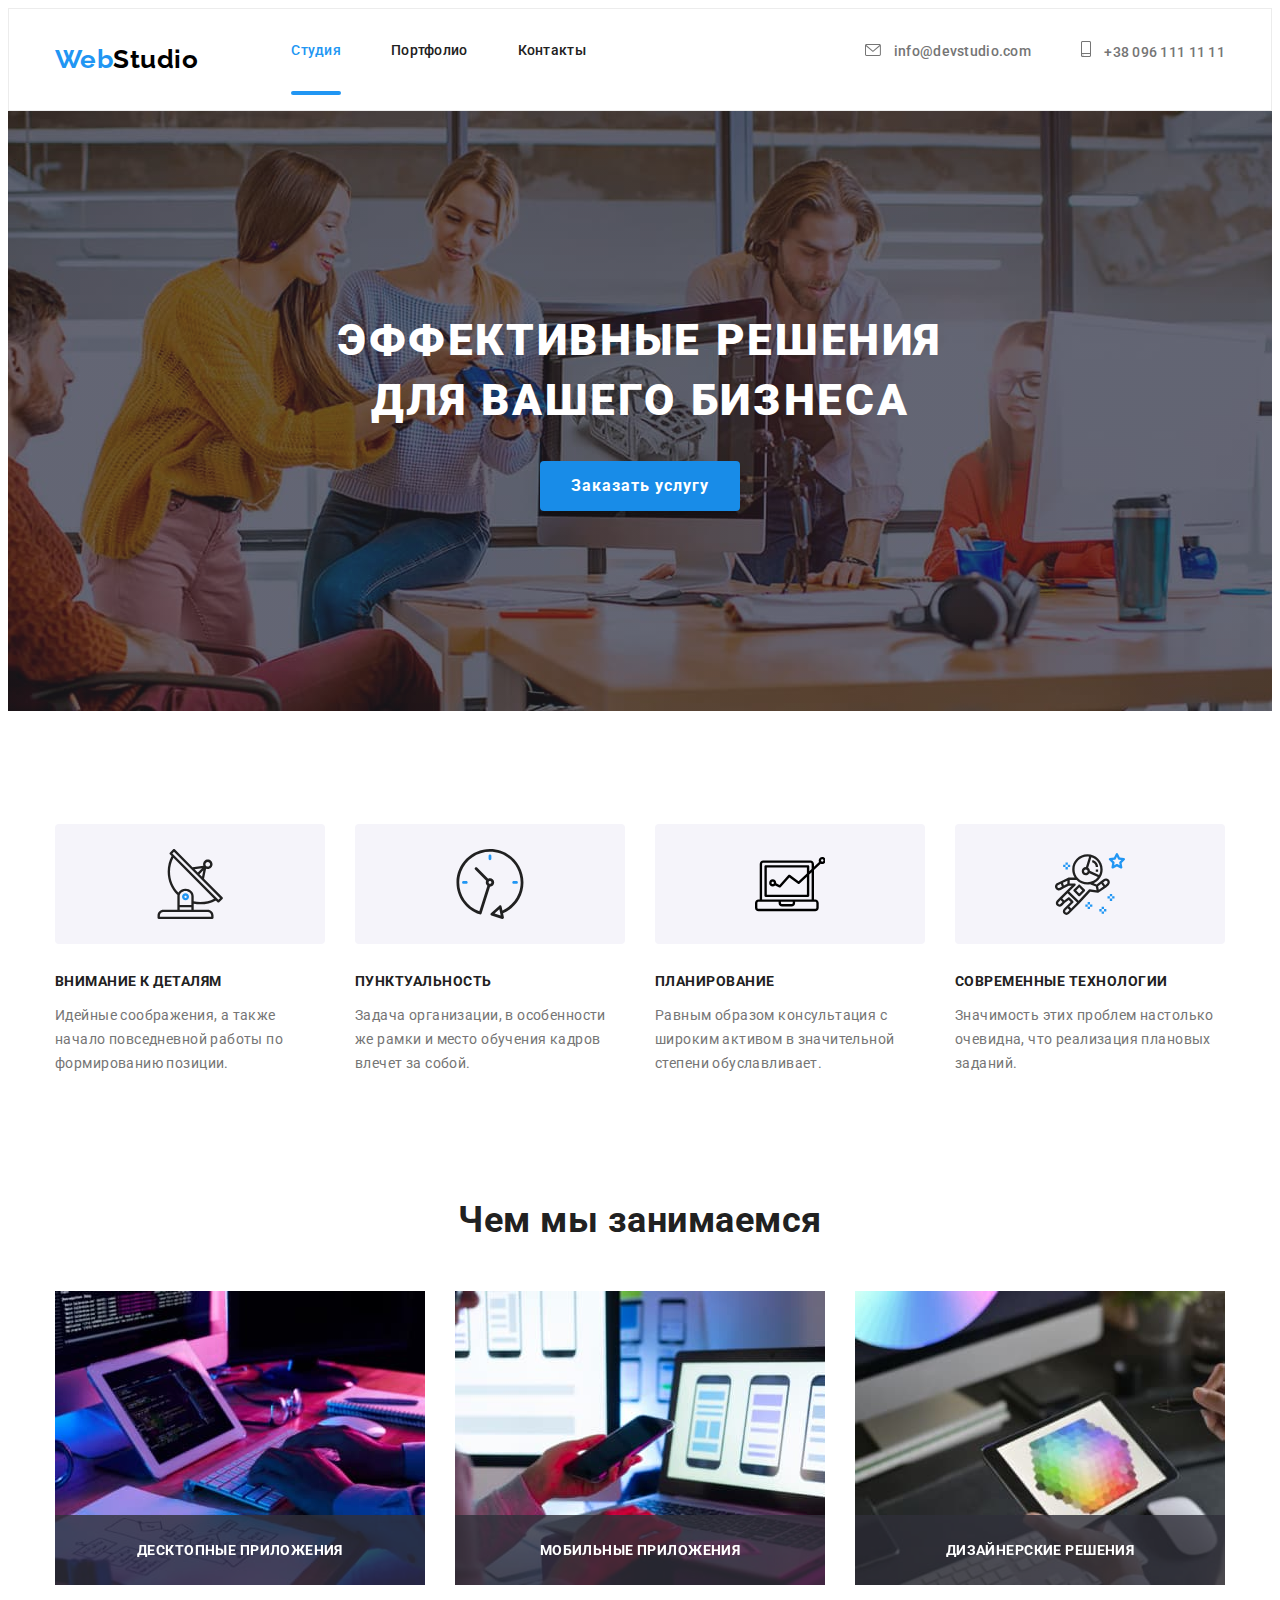
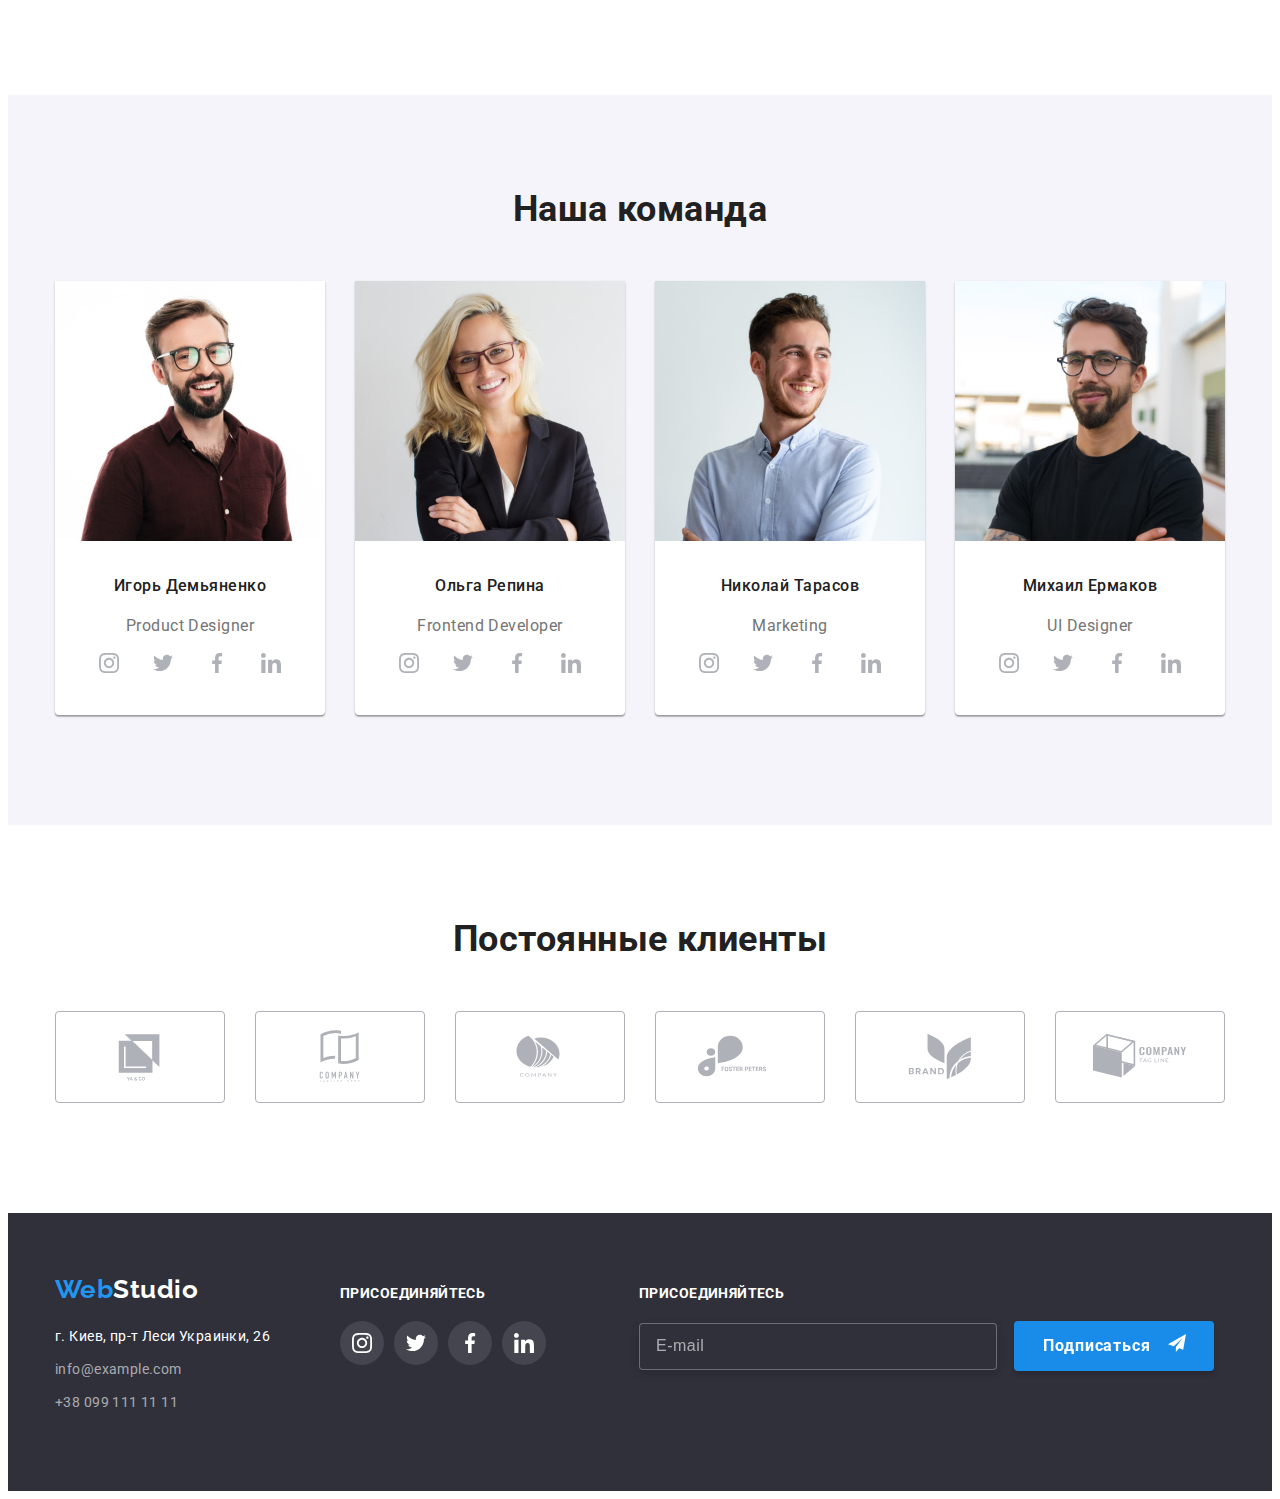
==== index.html @ 405f948f "Пересоздал репозиторий, тот завис" ====
<!DOCTYPE html>
<html lang="ru">

<head>
    <meta charset="UTF-8">
    <meta http-equiv="X-UA-Compatible" content="IE=edge">
    <meta name="viewport" content="width=device-width, initial-scale=1.0">
    <title>Shalamai homework</title>
    <link rel="preconnect" href="https://fonts.googleapis.com">
    <link rel="preconnect" href="https://fonts.gstatic.com" crossorigin>
    <link
        href="https://fonts.googleapis.com/css2?family=Raleway:wght@700&family=Roboto:wght@400;500;700;900&display=swap"
        rel="stylesheet">
    <link rel="stylesheet" href="https://cdnjs.cloudflare.com/ajax/libs/modern-normalize/1.1.0/modern-normalize.min.css"
        integrity="sha512-wpPYUAdjBVSE4KJnH1VR1HeZfpl1ub8YT/NKx4PuQ5NmX2tKuGu6U/JRp5y+Y8XG2tV+wKQpNHVUX03MfMFn9Q=="
        crossorigin="anonymous" referrerpolicy="no-referrer" />
    <!-- <link rel="stylesheet" href="./css/styles.css"> -->
    <link rel="stylesheet" href="./css/main.min.css">
</head>

<body>

    <!-- Шапка сайта -->
    <header class="header">
        <div class="container main-nav">

            <a href="./index.html" class="logo">
                <span class="accent">Web</span><span class="logo-header">Studio</span>
            </a>

            <nav class="navigation">
                <ul class="site-nav list">
                    <li class="nav-item"><a href="./index.html" class="link current">Студия</a></li>
                    <li class="nav-item"><a href="./portfolio.html" class="link">Портфолио</a></li>
                    <li class="nav-item"><a href="" class="link">Контакты</a></li>
                </ul>
            </nav>

            <div class="contact-block">
                <ul class="header-nav list">
                    <li class="nav-item">
                        <a href="mailto:info@devstudio.com" class="link-contact">
                            <svg class="icon-header" width="16" height="12">
                                <use href="./images/icons.svg#icon-email"></use>
                            </svg>
                            info@devstudio.com
                        </a>
                    </li>
                    <li class="nav-item">
                        <a href="tel:+380961111111" class="link-contact">
                            <svg class="icon-header" width="10" height="16">
                                <use href="./images/icons.svg#icon-smartphone"></use>
                            </svg>
                            +38 096 111 11 11
                        </a>
                    </li>
                </ul>
            </div>
        </div>
    </header>


    <!-- Основное -->

    <main>

        <!-- Герой -->



        <section class="hero main-background">
            <div class="container">
                <h1 class="hero-title">Эффективные решения для вашего бизнеса</h1>
                <button type="button" class="main-btn" data-modal-open>Заказать услугу</button>
            </div>
            <div class="backdrop is-hidden" data-modal>
                <div class="modal">
                    <button type="button" data-modal-close  class="modal-close">
                        <svg class="icon-hero" width="30" height="30">
                            <use href="./images/icons.svg#icon-cross1"></use>
                        </svg>
                    </button>
                    <p class="modal-title">Оставьте свои данные, мы вам перезвоним</p>
                    <form class="modal-form">
                        <div class="modal-field">
                            <label class="modal-label" for="user-name">Имя</label>
                            <div class="input-wrapper">
                                <input type="text" class="modal-input" name="user-name" placeholder="" required minlength="2" title=""
                                    id="user-name">
                                <svg class="modal-icon" width="18" height="18">
                                    <use href="./images/icons.svg#icon-person"></use>
                                </svg>
                            </div>
                        </div>
                        <div class="modal-field">
                            <label class="modal-label" for="user-phone">Телефон</label>
                            <div class="input-wrapper">
                                <input type="text" class="modal-input" name="user-phone" placeholder="" required minlength="2" title=""
                                    id="user-phone" value="">
                                <svg class="modal-icon" width="18" height="18">
                                    <use href="./images/icons.svg#icon-phone-black"></use>
                                </svg>
                            </div>
                        </div>
                        <div class="modal-field">
                            <label class="modal-label" for="user-email">Почта</label>
                            <div class="input-wrapper">
                                <input type="text" class="modal-input" name="user-email" placeholder="" required minlength="2" title=""
                                    id="user-email">
                                <svg class="modal-icon" width="18" height="18">
                                    <use href="./images/icons.svg#icon-email-black"></use>
                                </svg>
                            </div>
                        </div>
                        <div class="modal-field">
                            <label class="modal-label" for="user-text">Комментарий

                            </label><textarea name="user-text" id="user-text" placeholder="Введите текст" class="modal-text"></textarea>
                        </div>
                        <div class="modal-field">
                            <input type="checkbox" name="policy" id="policy" class="modal-check"/>
                            <label for="policy" class="modal-check-text">

                                Соглашаюсь с рассылкой и принимаю <a href="#" class="agreement">Условия договора</a>
                            </label>
                        </div>
                        <button type="submit" class="main-btn check-btn" data-modal-open>Отправить</button>
                    </form>
                </div>
            </div>
        </section>

        <span class="check-icon">&nbsp;</span>

        <!-- Особенности и преимущества -->

        <section class="featurs">
            <div class="container">
                <ul class="our-featur list">
                    <li class="feature-list icon-satellite">
                        <div class="featurs-link">
                            <svg class="icon-featere">
                                <use href="./images/icons.svg#icon-satellite"></use>
                            </svg>
                        </div>
                        <h3 class="featur-title">Внимание к деталям</h3>
                        <p class="featur-text">
                            Идейные соображения, а также начало повседневной работы по формированию позиции.
                        </p>
                    </li>
                    <li class="feature-list icon-clock">
                        <div class="featurs-link">
                            <svg class="icon-featere">
                                <use href="./images/icons.svg#icon-clock"></use>
                            </svg>
                        </div>
                        <h3 class="featur-title">Пунктуальность</h3>
                        <p class="featur-text">
                            Задача организации, в особенности же рамки и место обучения кадров влечет за собой.
                        </p>
                    </li>
                    <li class="feature-list icon-computer">
                        <div class="featurs-link">
                            <svg class="icon-featere">
                                <use href="./images/icons.svg#icon-computer"></use>
                            </svg>
                        </div>
                        <h3 class="featur-title">Планирование</h3>
                        <p class="featur-text">
                            Равным образом консультация с широким активом в значительной степени обуславливает.
                        </p>
                    </li>
                    <li class="feature-list icon-astronaut">
                        <div class="featurs-link">
                            <svg class="icon-featere">
                                <use href="./images/icons.svg#icon-astronaut"></use>
                            </svg>
                        </div>
                        <h3 class="featur-title">Современные технологии</h3>
                        <p class="featur-text">
                            Значимость этих проблем настолько очевидна, что реализация плановых заданий.
                        </p>
                    </li>
                </ul>
            </div>
        </section>

        <!-- Чем мы занимаемся -->

        <section class="main-project">
            <div class="container">
                <h2 class="section-title">Чем мы занимаемся</h2>

                <ul class="main-prj-list list">
                    <li class="main-prj-link">
                        <img src="./images/wedo1.jpg" alt="Разработчик пишет код" width="370" />
                        <div class="main-prj-text">
                            <h3 class="main-project-title">Десктопные приложения</h3>
                        </div>
                    </li>
                    <li class="main-prj-link">
                        <img src="./images/wedo2.jpg" alt="Просмотр мобильных макетов на компютере" width="370" />
                        <div class="main-prj-text">
                            <h3 class="main-project-title">Мобильные приложения</h3>
                        </div>
                    </li>
                    <li class="main-prj-link">
                        <img src="./images/wedo3.jpg" alt="Работа с палитрой на планшете" width="370" />
                        <div class="main-prj-text">
                            <h3 class="main-project-title">Дизайнерские решения</h3>
                        </div>
                    </li>
                </ul>
            </div>
        </section>

        <!-- Наша команда -->

        <section class="team">
            <div class="container">
                <h2 class="team-title">Наша команда</h2>

                <ul class="team-list list">
                    <li class="team-member">
                        <img src="./images/product.jpg" alt="Фотография Продакт-дизайнера" width="270">
                        <div class="team-item">
                            <h3 class="name">Игорь Демьяненко</h3>
                            <p class="position">
                                Product Designer
                            </p>
                            <ul class="social-list list">
                                <li class="social-item">
                                    <a href="instagram" class="social-link link">
                                        <svg class="icon-social" width="20" height="20">
                                            <use href="./images/icons.svg#icon-instagram"></use>
                                        </svg>
                                    </a>
                                </li>
                                <li class="social-item">
                                    <a href="twitter" class="social-link">
                                        <svg class="icon-social" width="20" height="20">
                                            <use href="./images/icons.svg#icon-twitter"></use>
                                        </svg>
                                    </a>
                                </li>
                                <li class="social-item">
                                    <a href="facebook" class="social-link">
                                        <svg class="icon-social" width="20" height="20">
                                            <use href="./images/icons.svg#icon-facebook"></use>
                                        </svg>
                                    </a>
                                </li>
                                <li class="social-item">
                                    <a href="linkedin" class="social-link">
                                        <svg class="icon-social" width="20" height="20">
                                            <use href="./images/icons.svg#icon-linkedin"></use>
                                        </svg>
                                    </a>
                                </li>
                            </ul>
                        </div>
                    </li>

                    <li class="team-member">
                        <img src="./images/frontend.jpg" alt="Фоторафия разработчика" width="270">
                        <div class="team-item">
                            <h3 class="name">Ольга Репина</h3>
                            <p class="position">
                                Frontend Developer
                            </p>
                            <ul class="social-list list">
                                <li class="social-item">
                                    <a href="instagram" class="social-link link">
                                        <svg class="icon-social" width="20" height="20">
                                            <use href="./images/icons.svg#icon-instagram"></use>
                                        </svg>
                                    </a>
                                </li>
                                <li class="social-item">
                                    <a href="twitter" class="social-link">
                                        <svg class="icon-social" width="20" height="20">
                                            <use href="./images/icons.svg#icon-twitter"></use>
                                        </svg>
                                    </a>
                                </li>
                                <li class="social-item">
                                    <a href="facebook" class="social-link">
                                        <svg class="icon-social" width="20" height="20">
                                            <use href="./images/icons.svg#icon-facebook"></use>
                                        </svg>
                                    </a>
                                </li>
                                <li class="social-item">
                                    <a href="linkedin" class="social-link">
                                        <svg class="icon-social" width="20" height="20">
                                            <use href="./images/icons.svg#icon-linkedin"></use>
                                        </svg>
                                    </a>
                                </li>
                            </ul>
                        </div>
                    </li>

                    <li class="team-member">
                        <img src="./images/marketing.jpg" alt="Фотография маркетолога" width="270">
                        <div class="team-item">
                            <h3 class="name">Николай Тарасов</h3>
                            <p class="position">
                                Marketing
                            </p>
                            <ul class="social-list list">
                                <li class="social-item">
                                    <a href="instagram" class="social-link">
                                        <svg class="icon-social" width="20" height="20">
                                            <use href="./images/icons.svg#icon-instagram"></use>
                                        </svg>
                                    </a>
                                </li>
                                <li class="social-item">
                                    <a href="twitter" class="social-link">
                                        <svg class="icon-social" width="20" height="20">
                                            <use href="./images/icons.svg#icon-twitter"></use>
                                        </svg>
                                    </a>
                                </li>
                                <li class="social-item">
                                    <a href="facebook" class="social-link">
                                        <svg class="icon-social" width="20" height="20">
                                            <use href="./images/icons.svg#icon-facebook"></use>
                                        </svg>
                                    </a>
                                </li>
                                <li class="social-item">
                                    <a href="linkedin" class="social-link">
                                        <svg class="icon-social" width="20" height="20">
                                            <use href="./images/icons.svg#icon-linkedin"></use>
                                        </svg>
                                    </a>
                                </li>
                            </ul>
                        </div>
                    </li>

                    <li class="team-member">
                        <img src="./images/designer.jpg" alt="Фоторафия дизайнера" width="270">
                        <div class="team-item">
                            <h3 class="name">Михаил Ермаков</h3>
                            <p class="position">
                                UI Designer
                            </p>
                            <ul class="social-list list">
                                <li class="social-item">
                                    <a href="instagram" class="social-link">
                                        <svg class="icon-social" width="20" height="20">
                                            <use href="./images/icons.svg#icon-instagram"></use>
                                        </svg>
                                    </a>
                                </li>
                                <li class="social-item">
                                    <a href="twitter" class="social-link">
                                        <svg class="icon-social" width="20" height="20">
                                            <use href="./images/icons.svg#icon-twitter"></use>
                                        </svg>
                                    </a>
                                </li>
                                <li class="social-item">
                                    <a href="facebook" class="social-link">
                                        <svg class="icon-social" width="20" height="20">
                                            <use href="./images/icons.svg#icon-facebook"></use>
                                        </svg>
                                    </a>
                                </li>
                                <li class="social-item">
                                    <a href="linkedin" class="social-link">
                                        <svg class="icon-social" width="20" height="20">
                                            <use href="./images/icons.svg#icon-linkedin"></use>
                                        </svg>
                                    </a>
                                </li>
                            </ul>
                        </div>
                    </li>
                </ul>
            </div>
        </section>

        <!-- Постоянные клиенты -->

        <section class="client">
            <div class="container">
                <h2 class="section-title">Постоянные клиенты</h2>

                <ul class="client-list list">
                    <li class="client-item">
                        <a href="" class="client-link">
                            <svg class="icon-client" width="106" height="60">
                                <use href="./images/icons.svg#icon-logo1"></use>
                            </svg>
                        </a>
                    </li>
                    <li class="client-item">
                        <a href="" class="client-link">
                            <svg class="icon-client" width="106" height="60">
                                <use href="./images/icons.svg#icon-logo2"></use>
                            </svg>
                        </a>
                    </li>
                    <li class="client-item">
                        <a href="" class="client-link">
                            <svg class="icon-client" width="106" height="60">
                                <use href="./images/icons.svg#icon-logo3"></use>
                            </svg>
                        </a>
                    </li>
                    <li class="client-item">
                        <a href="" class="client-link">
                            <svg class="icon-client" width="106" height="60">
                                <use href="./images/icons.svg#icon-logo4"></use>
                            </svg>
                        </a>
                    </li>
                    <li class="client-item">
                        <a href="" class="client-link">
                            <svg class="icon-client" width="106" height="60">
                                <use href="./images/icons.svg#icon-logo5"></use>
                            </svg>
                        </a>
                    </li>
                    <li class="client-item">
                        <a href="" class="client-link">
                            <svg class="icon-client" width="106" height="60">
                                <use href="./images/icons.svg#icon-logo6"></use>
                            </svg>
                        </a>
                    </li>
                </ul>
            </div>
        </section>


    </main>

    <!-- Footer -->

    <footer class="footer">

        <div class="container footer-box">
            <div>
                <a href="./index.html" class="logo">
                    <span class="accent">Web</span><span class="logo-footer">Studio</span>
                </a>

                <address>
                    <ul class="footer-nav list">
                        <li class="address-link">
                            <a href="г.Киев,пр-тЛесиУкраинки,26" class="link-office">г. Киев, пр-т Леси Украинки, 26</a>
                        </li>
                        <li class="address-link">
                            <a href="info@example.com" class="link-contact">info@example.com</a>
                        </li>
                        <li class="address-link">
                            <a href="+380991111111" class="link-contact">+38 099 111 11 11</a>
                        </li>
                    </ul>
                </address>
            </div>

            <div class="footer-link">
                <h4 class="footer-text">Присоединяйтесь</h4>
                <ul class="footer-social-list list">
                    <li class="footer-social-item">
                        <a href="instagram" class="footer-social-link">
                            <svg class="icon-social" width="20" height="20">
                                <use href="./images/icons.svg#icon-instagram"></use>
                            </svg>
                        </a>
                    </li>
                    <li class="footer-social-item">
                        <a href="twitter" class="footer-social-link">
                            <svg class="footer-icon-social" width="20" height="20">
                                <use href="./images/icons.svg#icon-twitter"></use>
                            </svg>
                        </a>
                    </li>
                    <li class="footer-social-item">
                        <a href="facebook" class="footer-social-link">
                            <svg class="footer-icon-social" width="20" height="20">
                                <use href="./images/icons.svg#icon-facebook"></use>
                            </svg>
                        </a>
                    </li>
                    <li class="footer-social-item">
                        <a href="linkedin" class="footer-social-link">
                            <svg class="footer-icon-social" width="20" height="20">
                                <use href="./images/icons.svg#icon-linkedin"></use>
                            </svg>
                        </a>
                    </li>
                </ul>
            </div>
            <div class="subscribe">
                <h4 class="footer-text">Присоединяйтесь</h4>
                <form class="footer-form">
                    <div class="footer-field">
                        <div class="footer-field">
                            <label class="footer-label" for="user-check-email"></label>
                            <div class="footer-input-wrapper">
                                <input type="text" class="footer-input" name="user-check-email" placeholder="E-mail"
                                    required minlength="5" title="" id="user-check-email">


                                <input type="submit" value="Подписаться" class="footer-btn" name="icon-footer">
                                <svg class="footer-icon" width="18" height="18">
                                    <use href="./images/icons.svg#icon-plane"></use>
                                </svg>
                            </div>
                        </div>
                    </div>
                </form>
            </div>
        </div>
    </footer>


    <script src="./js/modal.js"></script>

</body>

</html>
---- css/styles.css ----
/* ---------------------------HEADER-------------------------------*/



/* --------------------------FOOTER-------------------------------*/



/* -----------------------------HERO------------------------------------*/



/*----------------------FEATURES-----------------------------*/



/*---------------------WORKS---------------------------*/



/*-------------------CLIENTS---------------------------*/




/*----------------------PORTFOLIO----------------------------*/



/*-------------------------PROJECTS--------------------------------*/
---- css/main.min.css ----
body{background-color:#817fff}.site-nav{display:flex;padding-left:93px}.contact-block{display:flex;margin-left:auto}.nav-item{position:relative}.current::after{content:'';position:absolute;left:0;bottom:-26px;display:block;width:100%;height:4px;border-radius:2px;background:var(--accent-color)}.current-link::after:hover,.current-link::after:hover{background:#2196F3}.site-nav .nav-item:not(:last-child){margin-right:50px}.site-nav .link{display:flex;padding-top:10px;padding-bottom:10px;color:var(--title-text-color);font-weight:500;font-size:14px;line-height:1.14;letter-spacing:0.02em;text-decoration:none;transition:color 250ms cubic-bezier(0.4, 0, 0.2, 1)}.site-nav .link:hover,.site-nav .link:focus{color:var(--accent-color)}.site-nav .link.current{color:var(--accent-color)}.main-nav{display:flex;align-items:center}.header{padding-top:24px;padding-bottom:25px;border:1px solid #ECECEC}.header-nav{display:flex;margin-left:auto}.header-nav .nav-item:not(:last-child){margin-right:50px}.header-nav .link-contact{color:var(--primary-text-color);fill:var(--primary-text-color);font-weight:500;font-size:14px;line-height:1.14;letter-spacing:0.02em;text-decoration:none;transition:fill 250ms cubic-bezier(0.4, 0, 0.2, 1),color 250ms cubic-bezier(0.4, 0, 0.2, 1)}.icon-header{margin-right:10px}.header-nav .link-contact:hover,.header-nav .link-contact:focus,.footer-nav .link-contact:hover,.footer-nav .link-contact:focus,.footer-nav .link-office:hover,.footer-nav .link-office:focus{color:var(--accent-color);fill:var(--accent-color)}.footer-nav{padding-top:20px;padding-left:0}.footer-nav .address-link:not(:last-child){margin-bottom:9px}.footer-nav .link-contact{color:rgba(255,255,255,0.6);text-decoration:none;font-size:14px;line-height:1.71;letter-spacing:0.03em;font-style:normal}.link-office{color:var(--logo-color-footer);text-decoration:none;font-size:14px;line-height:1.71;letter-spacing:0.03em;font-style:normal}.footer-box{display:flex;align-items:center;align-items:baseline}.footer-link{margin-left:70px}.footer-text{font-size:14px;line-height:1.143;letter-spacing:0.03em;text-transform:uppercase;margin-top:12px;margin-bottom:20px;color:var(--hero-text-color)}.footer-social-list{display:flex;justify-content:center;padding-left:0;margin-top:16px}.footer-social-list .footer-social-link{display:flex;height:44px;width:44px;border-radius:50%;align-items:center;justify-content:center;fill:var(--primary-bg-color);background:rgba(255,255,255,0.1);transition:background-color 250ms cubic-bezier(0.4, 0, 0.2, 1)}.footer-social-list .footer-social-link:hover,.footer-social-list .footer-social-link:focus{background-color:var(--accent-color)}.footer-social-item:not(:last-child){margin-right:10px}.subscribe{margin-left:93px}.footer-text{font-size:14px;line-height:1.143;letter-spacing:0.03em;text-transform:uppercase;margin-top:12px;margin-bottom:20px;color:var(--hero-text-color)}.footer-input-wrapper{position:relative}.footer-icon{position:absolute;top:13px;right:28px}.footer-input{width:358px;padding:15px 16px;color:var(--logo-color-footer);border:1px solid rgba(255,255,255,0.3);box-sizing:border-box;filter:drop-shadow(0px 4px 4px rgba(0,0,0,0.15));border-radius:4px;background:var(--fill-color)}.footer-input::placeholder{font-size:16px;line-height:1.25;align-items:center;letter-spacing:0.03em;color:rgba(255,255,255,0.6)}.footer-btn{color:var(--button-text-color);background-color:#188CE8;cursor:pointer;font-family:inherit;margin-left:12px;padding-left:29px;padding-right:62px;font-weight:bold;font-size:16px;line-height:1.87;letter-spacing:0.06em;width:200px;height:50px;box-shadow:0px 4px 4px rgba(0,0,0,0.15);border-radius:4px;border:none;transition:color 250ms cubic-bezier(0.4, 0, 0.2, 1)}.client{padding-top:94px;padding-bottom:94px}.client-list{display:flex;justify-content:center;padding-left:0;margin-top:16px}.client-list{display:flex}.client-link{display:flex;height:92px;width:170px;border:1px solid #AFB1B8;box-sizing:border-box;border-radius:4px;align-items:center;justify-content:center;fill:#AFB1B8;transition:fill 250ms cubic-bezier(0.4, 0, 0.2, 1)}.client-list .client-link:hover,.client-list .client-link:focus{fill:var(--accent-color)}.client-item:not(:last-child){margin-right:30px}.featurs{padding-top:94px}.main-project{padding-top:94px;padding-bottom:94px}.our-featur{display:flex;padding-left:0}.feature-list{width:270px}.featurs-link{display:flex;align-items:center;justify-content:center;margin-bottom:30px;background:#F5F4FA;border-radius:4px;height:120px;width:270px}.icon-featere{height:70px;width:70px}.feature-list:not(:last-child){margin-right:30px}.featur-title{margin-top:0;margin-bottom:10px;color:var(--title-text-color);font-weight:bold;font-size:14px;line-height:1.14;text-transform:uppercase}.featur-text{font-size:14px;line-height:1.71;letter-spacing:0.03em;color:var(--primary-text-color)}.hero{background-color:var(--fill-color);align-items:center;justify-items:center;padding-top:200px;padding-bottom:200px}.main-background{height:600px;max-width:1600px;margin-right:auto;margin-left:auto;background-repeat:no-repeat;background-position:center;background-size:cover;background-image:linear-gradient(rgba(47,48,58,0.4), rgba(47,48,58,0.4)),url(../images/hero.jpg)}.backdrop{position:fixed;top:0;left:0;width:100%;height:100%;background-color:rgba(0,0,0,0.2);opacity:1;transition:opacity 250ms cubic-bezier(0.4, 0, 0.2, 1)}.backdrop.is-hidden{opacity:0;pointer-events:none}.modal{position:absolute;top:50%;left:50%;transform:translate(-50%, -50%);height:581px;width:528px;padding:40px;box-shadow:0px 1px 3px rgba(0,0,0,0.12),0px 1px 1px rgba(0,0,0,0.14),0px 2px 1px rgba(0,0,0,0.2);border-radius:4px;background-color:var(--primary-bg-color)}.modal-close{position:absolute;display:flex;justify-content:center;align-items:center;top:10px;right:10px;border:1px solid #999999;border-radius:50%;background-color:transparent;width:30px;height:30px;cursor:pointer;-webkit-transition:1s ease-in-out;-moz-transition:1s ease-in-out;-ms-transition:1s ease-in-out;-o-transition:1s ease-in-out;transition:1s ease-in-out}.icon-hero{fill:var(--logo-color-header);-webkit-transition:250ms ease-in-out;-moz-transition:250ms ease-in-out;-ms-transition:250ms ease-in-out;-o-transition:250ms ease-in-out;transition:250ms ease-in-out}.modal-close:hover .icon-hero{fill:var(--accent-color);-webkit-transition:250ms ease-in-out;-moz-transition:250ms ease-in-out;-ms-transition:250ms ease-in-out;-o-transition:250ms ease-in-out;transition:250ms ease-in-out}.hero-title{text-align:center;margin-top:0;margin-bottom:30px;margin-left:auto;margin-right:auto;max-width:696px;color:var(--hero-text-color);font-weight:900;font-size:44px;line-height:1.36;letter-spacing:0.06em;text-transform:uppercase}.main-btn{display:flex;justify-content:center;align-items:center;color:var(--button-text-color);background-color:#188CE8;cursor:pointer;font-family:inherit;margin:0 auto;font-weight:bold;font-size:16px;line-height:1.87;letter-spacing:0.06em;width:200px;height:50px;box-shadow:0px 4px 4px rgba(0,0,0,0.15);border-radius:4px;border:none;transition:color 250ms cubic-bezier(0.4, 0, 0.2, 1)}.hero .main-btn:hover,.hero .main-btn:focus{color:var(--primary-bg-color)}.hero-close{padding:0;border:none;background:none;cursor:pointer;position:absolute;top:8px;right:8px;transition:fill 3250ms cubic-bezier(0.4, 0, 0.2, 1)}.hero-close:hover,.hero-close:focus{fill:var(--accent-color)}.modal-title{font-weight:bold;font-size:20px;line-height:1.15;text-align:center;letter-spacing:0.03em;margin:0 0 12px 0;color:var(--title-text-color)}.modal-field{margin-bottom:10px}.modal-check-field{display:flex;align-items:center;align-items:center;font-size:14px;line-height:1.71;letter-spacing:0.03em;cursor:pointer}.modal-label{display:block;margin-bottom:4px;font-size:12px;line-height:1.17;letter-spacing:0.01em;color:var(--primary-text-color)}.input-wrapper{position:relative}.modal-icon{position:absolute;left:12px;top:50%;transform:translateY(-50%);fill:var(--title-text-color);cursor:pointer}.modal-input:focus{border-color:var(--accent-color)}.modal-input:focus+.modal-icon{fill:var(--accent-color)}.modal-input{width:100%;height:40px;padding-left:42px;padding-right:10px;border:1px solid rgba(33,33,33,0.2);box-sizing:border-box;border-radius:4px;background-color:transparent;cursor:pointer}.modal-text{width:100%;height:120px;padding:12px 16px;resize:none;outline:none;border:1px solid rgba(33,33,33,0.2);border-radius:4px}.modal-input::placeholder{font-size:12px;line-height:1.17;letter-spacing:0.01em;color:rgba(117,117,117,0.5)}.modal-check-text{cursor:pointer;font-size:14px;line-height:1.71px;letter-spacing:0.03em;color:var(--primary-text-color)}.agreement{color:var(--accent-color)}.modal-check{position:relative;display:block;width:0;height:0}.modal-check::before{content:'';position:absolute;width:20px;height:20px;display:block;cursor:pointer;border:1px solid #888888;border-radius:3px}.modal-check:checked::before{background:#2196F3 url(../images/checked.svg) center no-repeat}.modal-check-text{position:relative;display:block;line-height:20px;padding-left:40px;font-size:14px;color:#999999}.modal-check-text span{width:15px;height:15px;border:2px solid #303030;border-radius:2px;margin-right:5px;display:flex;align-items:center;justify-content:center}.modal-check:checked+.modal-check-text span{background-color:var(--accent-color);border:none}.modal-check:checked+.modal-check-text svg{fill:#ffffff}.check-agreement{color:var(--primary-text-color);margin-left:6px;font-size:74px;line-height:1.71;letter-spacing:0.03em}.agreement-text{color:var(--primary-text-color);margin-left:px;font-size:14px;line-height:1.71;margin:100px;letter-spacing:0.03em}.modal-check-field:focus+.checkbox-icon:checked{color:var(--accent-color)}.agreement-color{color:var(--accent-color);text-decoration-color:none}.check-btn{margin-top:16px}.potfolio{padding-top:94px;padding-bottom:94px}.filter-title{position:absolute;white-space:nowrap;width:1px;height:1px;overflow:hidden;border:0;padding:0;clip:rect(0 0 0 0);clip-path:inset(50%);margin:-1px}.filter{display:flex;padding-left:0;justify-content:center;margin-bottom:50px;transition:fill 250ms cubic-bezier(0.4, 0, 0.2, 1),background-color 250ms cubic-bezier(0.4, 0, 0.2, 1)}.filter-item:not(:last-child){margin-right:8px}.port-btn{color:var(--title-text-color);background-color:var(--potfolio-bg-color);cursor:pointer;font-family:inherit;font-weight:500;font-size:16px;line-height:1.62;min-width:73px;height:38px;padding:6px 22px;border-radius:4px;transition:box-shadow 250ms cubic-bezier(0.4, 0, 0.2, 1),background-color 250ms cubic-bezier(0.4, 0, 0.2, 1)}.port-btn:hover{box-shadow:0px 3px 1px rgba(0,0,0,0.1),0px 1px 2px rgba(0,0,0,0.08),0px 2px 2px rgba(0,0,0,0.12);border-radius:4px}.filter .port-btn:hover,.filter .port-btn:focus{color:var(--button-text-color);background-color:var(--accent-color)}.project{display:flex;flex-wrap:wrap;padding-left:0}.project-item{width:370px;margin-right:30px;margin-bottom:30px;transition:box-shadow 250ms cubic-bezier(0.4, 0, 0.2, 1),background-color 250ms cubic-bezier(0.4, 0, 0.2, 1)}.product-thumb{position:relative;overflow:hidden}.overlay{font-size:18px;line-height:1.56;letter-spacing:0.03em;color:var(--hero-text-color);padding:63px 24px;position:absolute;width:100%;top:0;left:0;margin:0;transform:translateY(100%);transition:250ms cubic-bezier(0.4, 0, 0.2, 1);background:rgba(33,150,243,0.9);opacity:0}.project-item:hover .overlay{transform:translateY(0);background:rgba(33,150,243,0.9);opacity:1}.project-item:hover{background:#FFFFFF;border:-1px solid #EEEEEE;box-sizing:border-box;box-shadow:0px 1px 1px rgba(0,0,0,0.12),0px 4px 4px rgba(0,0,0,0.06),1px 4px 6px rgba(0,0,0,0.16)}.project-item:nth-child(3n){margin-right:0}.project-item:nth-last-child(-n+3){margin-bottom:0}img{display:block}.project-description{padding:20px 24px;margin:0;border:1px solid #EEEEEE;background:var(--primary-bg-color)}.project-title{color:var(--title-text-color);font-weight:bold;font-size:18px;line-height:2;letter-spacing:0.06em;margin-top:0;margin-bottom:4px}.project-name{color:var(--primary-text-color);font-size:16px;line-height:1.87;margin-top:0;margin-bottom:0}.team{background-color:var(--potfolio-bg-color);padding-top:94px;padding-bottom:94px}.team-member{background-color:var(--primary-bg-color);box-shadow:0px 1px 3px rgba(0,0,0,0.12),0px 1px 1px rgba(0,0,0,0.14),0px 2px 1px rgba(0,0,0,0.2);border-radius:0px 0px 4px 4px}.team-title{margin-top:0;margin-bottom:50px}.team-list{display:flex;justify-content:center;padding-left:0;padding-right:0;margin-left:0;margin-right:0}.team-item{text-align:center;padding-top:30px;padding-bottom:30px}.team-list .team-member:not(:last-child){margin-right:30px}.name{margin-top:0;margin-bottom:10px;color:var(--title-text-color);font-weight:500;font-size:16px;line-height:1.87}.position{padding-bottom:0;margin-top:0;margin-bottom:0;color:var(--primary-text-color);font-size:16px;line-height:1.87}.social-list{display:flex;justify-content:center;padding-left:0;margin-top:16px}.social-list .social-link{display:flex;height:44px;width:44px;border-radius:50%;align-items:center;justify-content:center;fill:#AFB1B8;transition:fill 250ms cubic-bezier(0.4, 0, 0.2, 1),background-color 250ms cubic-bezier(0.4, 0, 0.2, 1)}.social-item:not(:last-child){margin-right:10px}.social-list .social-link:hover,.social-list .social-link:focus{background-color:var(--accent-color);fill:var(--primary-bg-color);opacity:1}.section-title{margin-top:0;margin-bottom:50px;text-align:center}.section-title,.team-title{color:var(--title-text-color);font-weight:bold;font-size:36px;line-height:1.16;text-align:center}.main-prj-list{display:flex;justify-content:center;padding-left:0;padding-right:0;margin-right:0}.main-prj-link{position:relative;align-items:center}.main-project-title{font-weight:bold;font-size:14px;line-height:1.142;text-align:center;margin-top:27px;margin-bottom:27px;letter-spacing:0.03em;text-transform:uppercase;color:var(--logo-color-footer)}.main-prj-text{position:absolute;width:100%;height:70px;left:0;bottom:0;background:rgba(47,48,58,0.8)}.main-prj-list .main-prj-link:not(:last-child){margin-right:30px}.visually-hidden{position:absolute;white-space:nowrap;width:1px;height:1px;overflow:hidden;border:0;padding:0;clip:rect(0 0 0 0);clip-path:inset(50%);margin:-1px}:root{--primary-text-color: #757575;--title-text-color: #212121;--accent-color: #2196F3;--primary-bg-color: #FFFFFF;--fill-color: #2F303A;--logo-color-header: #000000;--logo-color-footer: #FFFFFF;--hero-text-color: #FFFFFF;--button-text-color: #FFFFFF;--potfolio-bg-color: #F5F4FA}a,a:visited{-webkit-transition:1s ease-in-out;-moz-transition:1s ease-in-out;-ms-transition:1s ease-in-out;-o-transition:1s ease-in-out;transition:1s ease-in-out}a:hover,a:active{-webkit-transition:1s ease-in-out;-moz-transition:1s ease-in-out;-ms-transition:1s ease-in-out;-o-transition:1s ease-in-out;transition:1s ease-in-out}body{background-color:var(--primary-bg-color);color:var(--primary-text-color);font-family:Roboto, sans-serif;letter-spacing:0.03em}.container{width:1200px;padding-left:15px;padding-right:15px;margin-left:auto;margin-right:auto}.logo{font-family:Raleway, sans-serif;font-weight:bold;font-size:26px;line-height:1.19;text-decoration:none}.list{list-style:none;margin-top:0}.accent{color:var(--accent-color)}.logo-header{color:var(--logo-color-header)}.footer{background-color:var(--fill-color);padding-top:60px;padding-bottom:60px}.logo-footer{color:var(--logo-color-footer)}html{box-sizing:border-box}*,*::before,::after{box-sizing:inherit}
/*# sourceMappingURL=main.min.css.map */
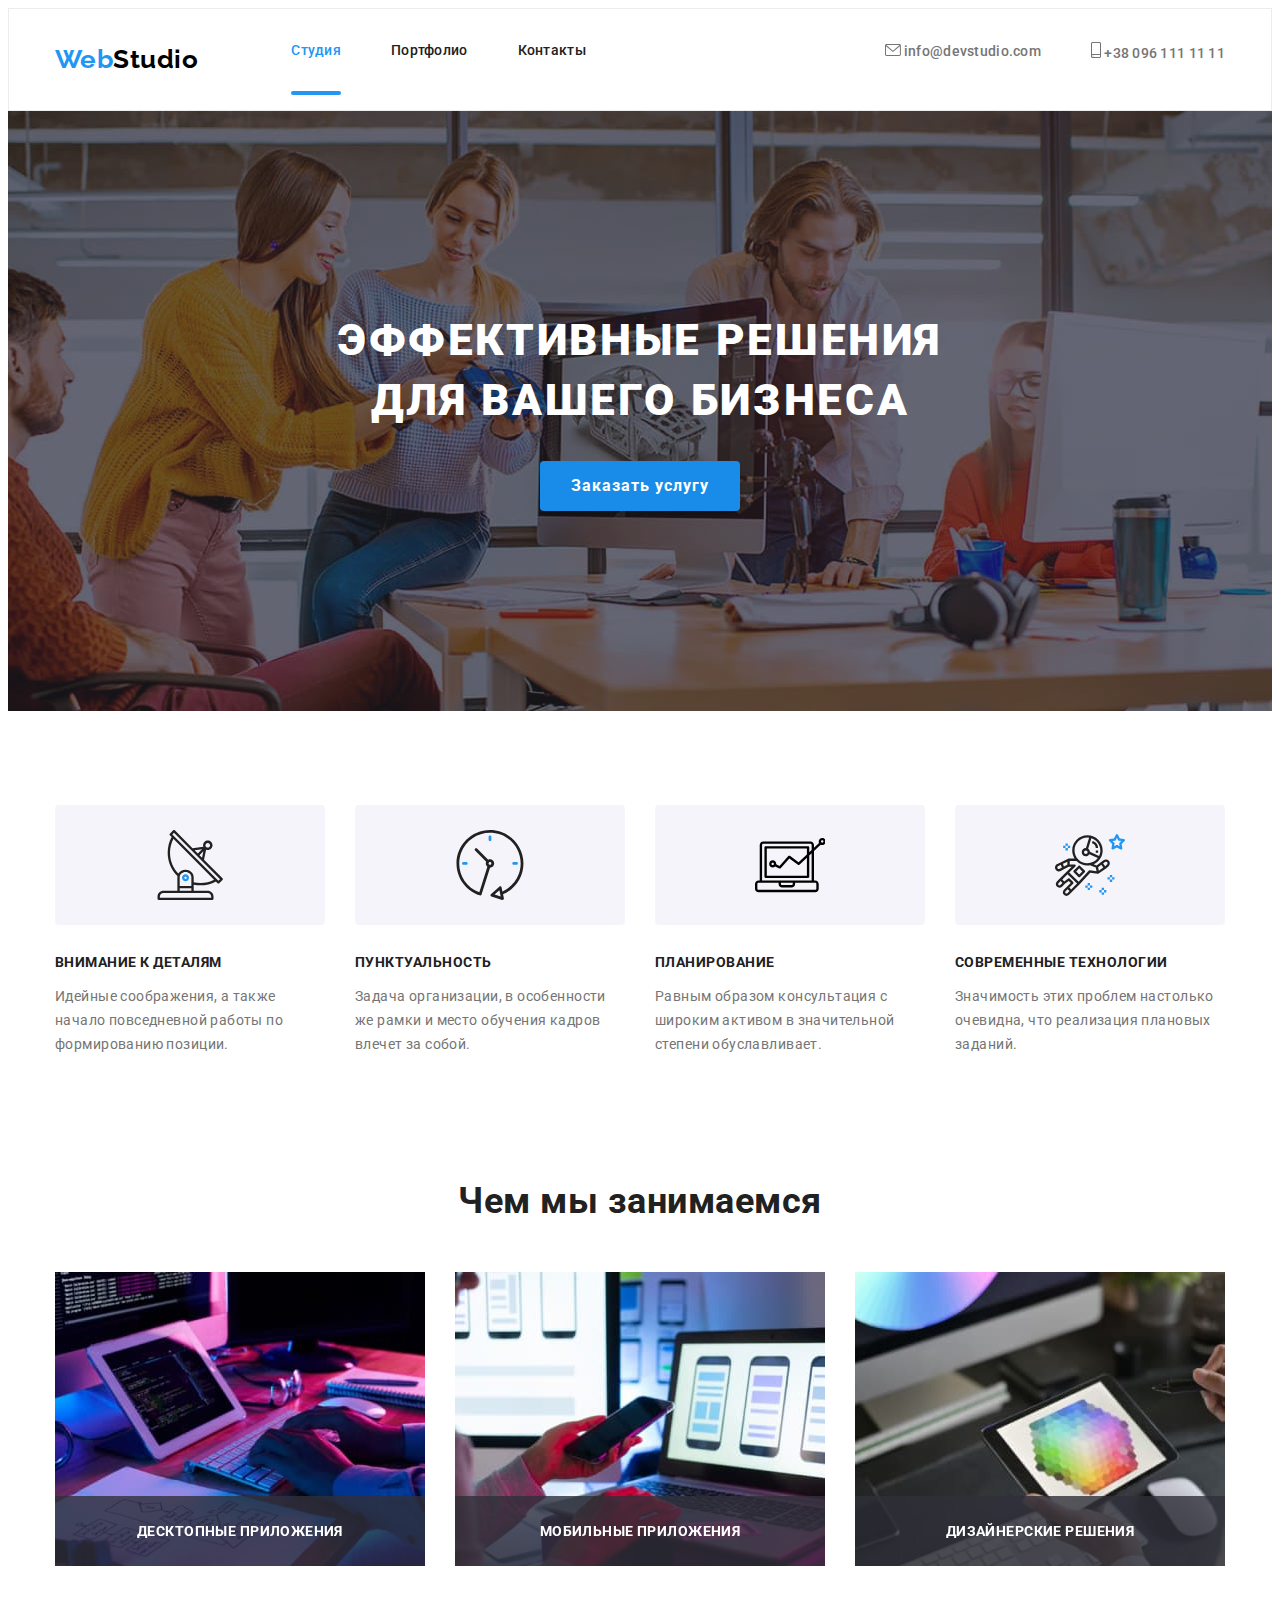
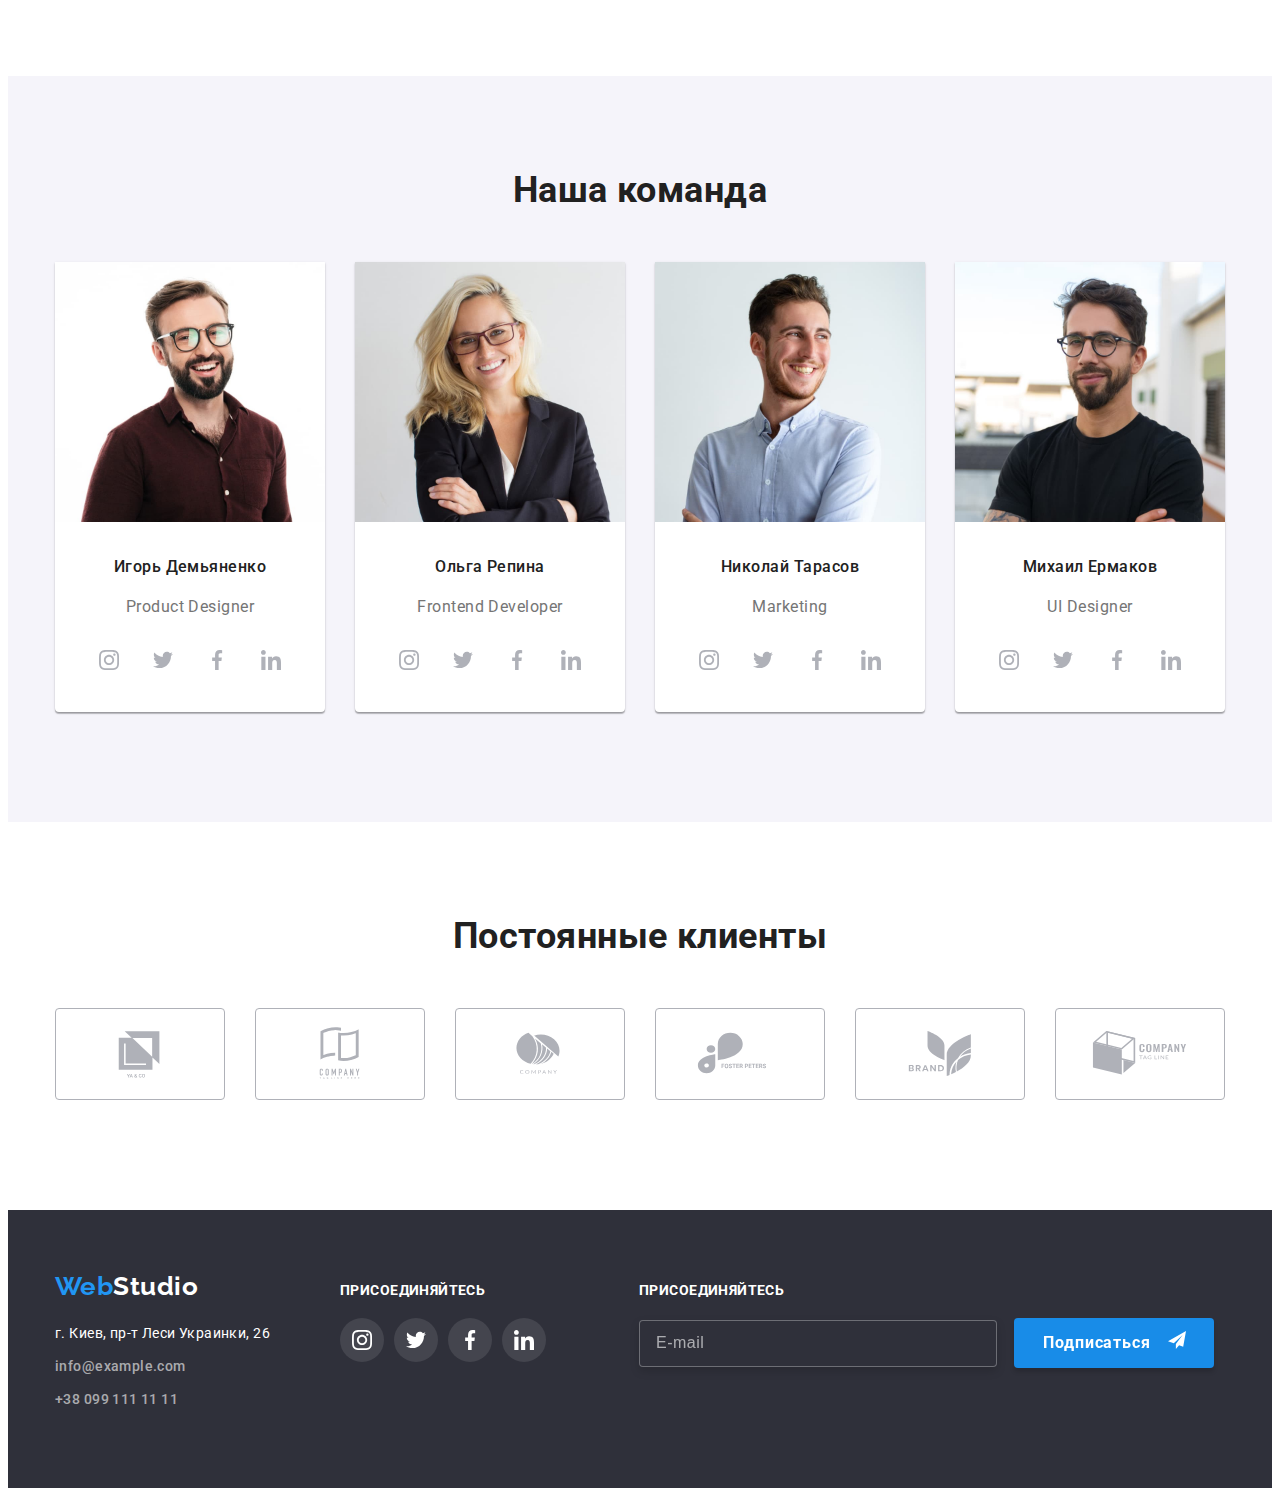
==== commit 85ce313e: "Все перенес" ====
--- a/index.html
+++ b/index.html
@@ -14,41 +14,41 @@
     <link rel="stylesheet" href="https://cdnjs.cloudflare.com/ajax/libs/modern-normalize/1.1.0/modern-normalize.min.css"
         integrity="sha512-wpPYUAdjBVSE4KJnH1VR1HeZfpl1ub8YT/NKx4PuQ5NmX2tKuGu6U/JRp5y+Y8XG2tV+wKQpNHVUX03MfMFn9Q=="
         crossorigin="anonymous" referrerpolicy="no-referrer" />
-    <!-- <link rel="stylesheet" href="./css/styles.css"> -->
+    <link rel="stylesheet" href="./css/styles.css">
     <link rel="stylesheet" href="./css/main.min.css">
 </head>
 
 <body>
 
-    <!-- Шапка сайта -->
+    <!-----------------------------------HEADER------------------------------------------->
     <header class="header">
         <div class="container main-nav">
 
             <a href="./index.html" class="logo">
-                <span class="accent">Web</span><span class="logo-header">Studio</span>
+                <span class="logo__accent">Web</span><span class="logo__second">Studio</span>
             </a>
 
             <nav class="navigation">
                 <ul class="site-nav list">
-                    <li class="nav-item"><a href="./index.html" class="link current">Студия</a></li>
-                    <li class="nav-item"><a href="./portfolio.html" class="link">Портфолио</a></li>
-                    <li class="nav-item"><a href="" class="link">Контакты</a></li>
+                    <li class="site-nav__item"><a href="./index.html" class="site-nav__link current">Студия</a></li>
+                    <li class="site-nav__item"><a href="./portfolio.html" class="site-nav__link">Портфолио</a></li>
+                    <li class="site-nav__item"><a href="" class="site-nav__link">Контакты</a></li>
                 </ul>
             </nav>
 
             <div class="contact-block">
-                <ul class="header-nav list">
-                    <li class="nav-item">
-                        <a href="mailto:info@devstudio.com" class="link-contact">
-                            <svg class="icon-header" width="16" height="12">
+                <ul class="contacts list">
+                    <li class="site-nav__item">
+                        <a href="mailto:info@devstudio.com" class="contacts__link">
+                            <svg class="contacts__icon" width="16" height="12">
                                 <use href="./images/icons.svg#icon-email"></use>
                             </svg>
                             info@devstudio.com
                         </a>
                     </li>
-                    <li class="nav-item">
-                        <a href="tel:+380961111111" class="link-contact">
-                            <svg class="icon-header" width="10" height="16">
+                    <li class="site-nav__item">
+                        <a href="tel:+380961111111" class="contacts__link">
+                            <svg class="contacts__icon" width="10" height="16">
                                 <use href="./images/icons.svg#icon-smartphone"></use>
                             </svg>
                             +38 096 111 11 11
@@ -59,12 +59,9 @@
         </div>
     </header>
 
-
-    <!-- Основное -->
-
     <main>
 
-        <!-- Герой -->
+        <!-----------------------------------HERO----------------------------------------->
 
 
 
@@ -74,54 +71,54 @@
                 <button type="button" class="main-btn" data-modal-open>Заказать услугу</button>
             </div>
             <div class="backdrop is-hidden" data-modal>
-                <div class="modal">
+                <div class="modal-section">
                     <button type="button" data-modal-close  class="modal-close">
-                        <svg class="icon-hero" width="30" height="30">
+                        <svg class="modal-close__icon" width="30" height="30">
                             <use href="./images/icons.svg#icon-cross1"></use>
                         </svg>
                     </button>
                     <p class="modal-title">Оставьте свои данные, мы вам перезвоним</p>
                     <form class="modal-form">
-                        <div class="modal-field">
-                            <label class="modal-label" for="user-name">Имя</label>
-                            <div class="input-wrapper">
-                                <input type="text" class="modal-input" name="user-name" placeholder="" required minlength="2" title=""
+                        <div class="modal">
+                            <label class="modal__label" for="user-name">Имя</label>
+                            <div class="modal__wrapper">
+                                <input type="text" class="modal__input" name="user-name" placeholder="" required minlength="2" title=""
                                     id="user-name">
-                                <svg class="modal-icon" width="18" height="18">
+                                <svg class="modal__icon" width="18" height="18">
                                     <use href="./images/icons.svg#icon-person"></use>
                                 </svg>
                             </div>
                         </div>
-                        <div class="modal-field">
-                            <label class="modal-label" for="user-phone">Телефон</label>
-                            <div class="input-wrapper">
-                                <input type="text" class="modal-input" name="user-phone" placeholder="" required minlength="2" title=""
+                        <div class="modal">
+                            <label class="modal__label" for="user-phone">Телефон</label>
+                            <div class="modal__wrapper">
+                                <input type="text" class="modal__input" name="user-phone" placeholder="" required minlength="2" title=""
                                     id="user-phone" value="">
-                                <svg class="modal-icon" width="18" height="18">
+                                <svg class="modal__icon" width="18" height="18">
                                     <use href="./images/icons.svg#icon-phone-black"></use>
                                 </svg>
                             </div>
                         </div>
-                        <div class="modal-field">
-                            <label class="modal-label" for="user-email">Почта</label>
-                            <div class="input-wrapper">
-                                <input type="text" class="modal-input" name="user-email" placeholder="" required minlength="2" title=""
+                        <div class="modal">
+                            <label class="modal__label" for="user-email">Почта</label>
+                            <div class="modal__wrapper">
+                                <input type="text" class="modal__input" name="user-email" placeholder="" required minlength="2" title=""
                                     id="user-email">
-                                <svg class="modal-icon" width="18" height="18">
+                                <svg class="modal__icon" width="18" height="18">
                                     <use href="./images/icons.svg#icon-email-black"></use>
                                 </svg>
                             </div>
                         </div>
-                        <div class="modal-field">
-                            <label class="modal-label" for="user-text">Комментарий
-
-                            </label><textarea name="user-text" id="user-text" placeholder="Введите текст" class="modal-text"></textarea>
-                        </div>
-                        <div class="modal-field">
-                            <input type="checkbox" name="policy" id="policy" class="modal-check"/>
-                            <label for="policy" class="modal-check-text">
-
-                                Соглашаюсь с рассылкой и принимаю <a href="#" class="agreement">Условия договора</a>
+                        <div class="modal">
+                            <label class="modal__label" for="user-text">Комментарий
+
+                            </label><textarea name="user-text" id="user-text" placeholder="Введите текст" class="modal__textarea"></textarea>
+                        </div>
+                        <div class="modal">
+                            <input type="checkbox" name="policy" id="policy" class="modal__check"/>
+                            <label for="policy" class="modal__text">
+
+                                Соглашаюсь с рассылкой и принимаю <a href="#" class="modal__agreement">Условия договора</a>
                             </label>
                         </div>
                         <button type="submit" class="main-btn check-btn" data-modal-open>Отправить</button>
@@ -130,16 +127,14 @@
             </div>
         </section>
 
-        <span class="check-icon">&nbsp;</span>
-
-        <!-- Особенности и преимущества -->
+        <!-----------------------------------FEATURES----------------------------------------->
 
         <section class="featurs">
             <div class="container">
-                <ul class="our-featur list">
-                    <li class="feature-list icon-satellite">
-                        <div class="featurs-link">
-                            <svg class="icon-featere">
+                <ul class="feature list">
+                    <li class="feature__list">
+                        <div class="feature__link">
+                            <svg class="feature__icon">
                                 <use href="./images/icons.svg#icon-satellite"></use>
                             </svg>
                         </div>
@@ -148,9 +143,9 @@
                             Идейные соображения, а также начало повседневной работы по формированию позиции.
                         </p>
                     </li>
-                    <li class="feature-list icon-clock">
-                        <div class="featurs-link">
-                            <svg class="icon-featere">
+                    <li class="feature__list">
+                        <div class="feature__link">
+                            <svg class="feature__icon">
                                 <use href="./images/icons.svg#icon-clock"></use>
                             </svg>
                         </div>
@@ -159,9 +154,9 @@
                             Задача организации, в особенности же рамки и место обучения кадров влечет за собой.
                         </p>
                     </li>
-                    <li class="feature-list icon-computer">
-                        <div class="featurs-link">
-                            <svg class="icon-featere">
+                    <li class="feature__list">
+                        <div class="feature__link">
+                            <svg class="feature__icon">
                                 <use href="./images/icons.svg#icon-computer"></use>
                             </svg>
                         </div>
@@ -170,9 +165,9 @@
                             Равным образом консультация с широким активом в значительной степени обуславливает.
                         </p>
                     </li>
-                    <li class="feature-list icon-astronaut">
-                        <div class="featurs-link">
-                            <svg class="icon-featere">
+                    <li class="feature__list">
+                        <div class="feature__link">
+                            <svg class="feature__icon">
                                 <use href="./images/icons.svg#icon-astronaut"></use>
                             </svg>
                         </div>
@@ -185,73 +180,74 @@
             </div>
         </section>
 
-        <!-- Чем мы занимаемся -->
+        <!-----------------------------------WORKS----------------------------------------->
 
         <section class="main-project">
             <div class="container">
                 <h2 class="section-title">Чем мы занимаемся</h2>
 
-                <ul class="main-prj-list list">
-                    <li class="main-prj-link">
+                <ul class="works list">
+                    <li class="works__link">
                         <img src="./images/wedo1.jpg" alt="Разработчик пишет код" width="370" />
-                        <div class="main-prj-text">
-                            <h3 class="main-project-title">Десктопные приложения</h3>
-                        </div>
-                    </li>
-                    <li class="main-prj-link">
+                        <div class="works__text">
+                            <h3 class="works__text__title">Десктопные приложения</h3>
+                        </div>
+                    </li>
+                    <li class="works__link">
                         <img src="./images/wedo2.jpg" alt="Просмотр мобильных макетов на компютере" width="370" />
-                        <div class="main-prj-text">
-                            <h3 class="main-project-title">Мобильные приложения</h3>
-                        </div>
-                    </li>
-                    <li class="main-prj-link">
+                        <div class="works__text">
+                            <h3 class="works__text__title">Мобильные приложения</h3>
+                        </div>
+                    </li>
+                    <li class="works__link">
                         <img src="./images/wedo3.jpg" alt="Работа с палитрой на планшете" width="370" />
-                        <div class="main-prj-text">
-                            <h3 class="main-project-title">Дизайнерские решения</h3>
+                        <div class="works__text">
+                            <h3 class="works__text__title">Дизайнерские решения</h3>
                         </div>
                     </li>
                 </ul>
             </div>
         </section>
 
-        <!-- Наша команда -->
-
-        <section class="team">
+        <!------------------------------------TEAM----------------------------------------->
+
+
+        <section class="team-section">
             <div class="container">
                 <h2 class="team-title">Наша команда</h2>
 
-                <ul class="team-list list">
-                    <li class="team-member">
+                <ul class="team list">
+                    <li class="team__member">
                         <img src="./images/product.jpg" alt="Фотография Продакт-дизайнера" width="270">
-                        <div class="team-item">
+                        <div class="team__item">
                             <h3 class="name">Игорь Демьяненко</h3>
                             <p class="position">
                                 Product Designer
                             </p>
-                            <ul class="social-list list">
-                                <li class="social-item">
-                                    <a href="instagram" class="social-link link">
+                            <ul class="social list">
+                                <li class="social-item">
+                                    <a href="instagram" class="social-item__link">
                                         <svg class="icon-social" width="20" height="20">
                                             <use href="./images/icons.svg#icon-instagram"></use>
                                         </svg>
                                     </a>
                                 </li>
                                 <li class="social-item">
-                                    <a href="twitter" class="social-link">
+                                    <a href="twitter" class="social-item__link">
                                         <svg class="icon-social" width="20" height="20">
                                             <use href="./images/icons.svg#icon-twitter"></use>
                                         </svg>
                                     </a>
                                 </li>
                                 <li class="social-item">
-                                    <a href="facebook" class="social-link">
+                                    <a href="facebook" class="social-item__link">
                                         <svg class="icon-social" width="20" height="20">
                                             <use href="./images/icons.svg#icon-facebook"></use>
                                         </svg>
                                     </a>
                                 </li>
                                 <li class="social-item">
-                                    <a href="linkedin" class="social-link">
+                                    <a href="linkedin" class="social-item__link">
                                         <svg class="icon-social" width="20" height="20">
                                             <use href="./images/icons.svg#icon-linkedin"></use>
                                         </svg>
@@ -261,37 +257,37 @@
                         </div>
                     </li>
 
-                    <li class="team-member">
+                    <li class="team__member">
                         <img src="./images/frontend.jpg" alt="Фоторафия разработчика" width="270">
-                        <div class="team-item">
+                        <div class="team__item">
                             <h3 class="name">Ольга Репина</h3>
                             <p class="position">
                                 Frontend Developer
                             </p>
-                            <ul class="social-list list">
-                                <li class="social-item">
-                                    <a href="instagram" class="social-link link">
+                            <ul class="social list">
+                                <li class="social-item">
+                                    <a href="instagram" class="social-item__link link">
                                         <svg class="icon-social" width="20" height="20">
                                             <use href="./images/icons.svg#icon-instagram"></use>
                                         </svg>
                                     </a>
                                 </li>
                                 <li class="social-item">
-                                    <a href="twitter" class="social-link">
+                                    <a href="twitter" class="social-item__link">
                                         <svg class="icon-social" width="20" height="20">
                                             <use href="./images/icons.svg#icon-twitter"></use>
                                         </svg>
                                     </a>
                                 </li>
                                 <li class="social-item">
-                                    <a href="facebook" class="social-link">
+                                    <a href="facebook" class="social-item__link">
                                         <svg class="icon-social" width="20" height="20">
                                             <use href="./images/icons.svg#icon-facebook"></use>
                                         </svg>
                                     </a>
                                 </li>
                                 <li class="social-item">
-                                    <a href="linkedin" class="social-link">
+                                    <a href="linkedin" class="social-item__link">
                                         <svg class="icon-social" width="20" height="20">
                                             <use href="./images/icons.svg#icon-linkedin"></use>
                                         </svg>
@@ -301,37 +297,37 @@
                         </div>
                     </li>
 
-                    <li class="team-member">
+                    <li class="team__member">
                         <img src="./images/marketing.jpg" alt="Фотография маркетолога" width="270">
-                        <div class="team-item">
+                        <div class="team__item">
                             <h3 class="name">Николай Тарасов</h3>
                             <p class="position">
                                 Marketing
                             </p>
-                            <ul class="social-list list">
-                                <li class="social-item">
-                                    <a href="instagram" class="social-link">
+                            <ul class="social list">
+                                <li class="social-item">
+                                    <a href="instagram" class="social-item__link">
                                         <svg class="icon-social" width="20" height="20">
                                             <use href="./images/icons.svg#icon-instagram"></use>
                                         </svg>
                                     </a>
                                 </li>
                                 <li class="social-item">
-                                    <a href="twitter" class="social-link">
+                                    <a href="twitter" class="social-item__link">
                                         <svg class="icon-social" width="20" height="20">
                                             <use href="./images/icons.svg#icon-twitter"></use>
                                         </svg>
                                     </a>
                                 </li>
                                 <li class="social-item">
-                                    <a href="facebook" class="social-link">
+                                    <a href="facebook" class="social-item__link">
                                         <svg class="icon-social" width="20" height="20">
                                             <use href="./images/icons.svg#icon-facebook"></use>
                                         </svg>
                                     </a>
                                 </li>
                                 <li class="social-item">
-                                    <a href="linkedin" class="social-link">
+                                    <a href="linkedin" class="social-item__link">
                                         <svg class="icon-social" width="20" height="20">
                                             <use href="./images/icons.svg#icon-linkedin"></use>
                                         </svg>
@@ -341,37 +337,37 @@
                         </div>
                     </li>
 
-                    <li class="team-member">
+                    <li class="team__member">
                         <img src="./images/designer.jpg" alt="Фоторафия дизайнера" width="270">
-                        <div class="team-item">
+                        <div class="team__item">
                             <h3 class="name">Михаил Ермаков</h3>
                             <p class="position">
                                 UI Designer
                             </p>
-                            <ul class="social-list list">
-                                <li class="social-item">
-                                    <a href="instagram" class="social-link">
+                            <ul class="social list">
+                                <li class="social-item">
+                                    <a href="instagram" class="social-item__link">
                                         <svg class="icon-social" width="20" height="20">
                                             <use href="./images/icons.svg#icon-instagram"></use>
                                         </svg>
                                     </a>
                                 </li>
                                 <li class="social-item">
-                                    <a href="twitter" class="social-link">
+                                    <a href="twitter" class="social-item__link">
                                         <svg class="icon-social" width="20" height="20">
                                             <use href="./images/icons.svg#icon-twitter"></use>
                                         </svg>
                                     </a>
                                 </li>
                                 <li class="social-item">
-                                    <a href="facebook" class="social-link">
+                                    <a href="facebook" class="social-item__link">
                                         <svg class="icon-social" width="20" height="20">
                                             <use href="./images/icons.svg#icon-facebook"></use>
                                         </svg>
                                     </a>
                                 </li>
                                 <li class="social-item">
-                                    <a href="linkedin" class="social-link">
+                                    <a href="linkedin" class="social-item__link">
                                         <svg class="icon-social" width="20" height="20">
                                             <use href="./images/icons.svg#icon-linkedin"></use>
                                         </svg>
@@ -384,51 +380,51 @@
             </div>
         </section>
 
-        <!-- Постоянные клиенты -->
-
-        <section class="client">
+        <!-----------------------------------CLIENTS--------------------------------------->
+
+        <section class="client-section">
             <div class="container">
                 <h2 class="section-title">Постоянные клиенты</h2>
 
                 <ul class="client-list list">
-                    <li class="client-item">
-                        <a href="" class="client-link">
-                            <svg class="icon-client" width="106" height="60">
+                    <li class="client-list__item">
+                        <a href="" class="client-list__link">
+                            <svg class="client-list__icon" width="106" height="60">
                                 <use href="./images/icons.svg#icon-logo1"></use>
                             </svg>
                         </a>
                     </li>
-                    <li class="client-item">
-                        <a href="" class="client-link">
-                            <svg class="icon-client" width="106" height="60">
+                    <li class="client-list__item">
+                        <a href="" class="client-list__link">
+                            <svg class="client-list__icon" width="106" height="60">
                                 <use href="./images/icons.svg#icon-logo2"></use>
                             </svg>
                         </a>
                     </li>
-                    <li class="client-item">
-                        <a href="" class="client-link">
-                            <svg class="icon-client" width="106" height="60">
+                    <li class="client-list__item">
+                        <a href="" class="client-list__link">
+                            <svg class="client-list__icon" width="106" height="60">
                                 <use href="./images/icons.svg#icon-logo3"></use>
                             </svg>
                         </a>
                     </li>
-                    <li class="client-item">
-                        <a href="" class="client-link">
-                            <svg class="icon-client" width="106" height="60">
+                    <li class="client-list__item">
+                        <a href="" class="client-list__link">
+                            <svg class="client-list__icon" width="106" height="60">
                                 <use href="./images/icons.svg#icon-logo4"></use>
                             </svg>
                         </a>
                     </li>
-                    <li class="client-item">
-                        <a href="" class="client-link">
-                            <svg class="icon-client" width="106" height="60">
+                    <li class="client-list__item">
+                        <a href="" class="client-list__link">
+                            <svg class="client-list__icon" width="106" height="60">
                                 <use href="./images/icons.svg#icon-logo5"></use>
                             </svg>
                         </a>
                     </li>
-                    <li class="client-item">
-                        <a href="" class="client-link">
-                            <svg class="icon-client" width="106" height="60">
+                    <li class="client-list__item">
+                        <a href="" class="client-list__link">
+                            <svg class="client-list__icon" width="106" height="60">
                                 <use href="./images/icons.svg#icon-logo6"></use>
                             </svg>
                         </a>
@@ -440,14 +436,14 @@
 
     </main>
 
-    <!-- Footer -->
+        <!----------------------------------FOOTER-------------------------------------->
 
     <footer class="footer">
 
         <div class="container footer-box">
             <div>
                 <a href="./index.html" class="logo">
-                    <span class="accent">Web</span><span class="logo-footer">Studio</span>
+                    <span class="logo__accent">Web</span><span class="logo__footer">Studio</span>
                 </a>
 
                 <address>
@@ -467,30 +463,30 @@
 
             <div class="footer-link">
                 <h4 class="footer-text">Присоединяйтесь</h4>
-                <ul class="footer-social-list list">
-                    <li class="footer-social-item">
-                        <a href="instagram" class="footer-social-link">
+                <ul class="footer-social list">
+                    <li class="footer-social__item">
+                        <a href="instagram" class="footer-social__link">
                             <svg class="icon-social" width="20" height="20">
                                 <use href="./images/icons.svg#icon-instagram"></use>
                             </svg>
                         </a>
                     </li>
-                    <li class="footer-social-item">
-                        <a href="twitter" class="footer-social-link">
+                    <li class="footer-social__item">
+                        <a href="twitter" class="footer-social__link">
                             <svg class="footer-icon-social" width="20" height="20">
                                 <use href="./images/icons.svg#icon-twitter"></use>
                             </svg>
                         </a>
                     </li>
-                    <li class="footer-social-item">
-                        <a href="facebook" class="footer-social-link">
+                    <li class="footer-social__item">
+                        <a href="facebook" class="footer-social__link">
                             <svg class="footer-icon-social" width="20" height="20">
                                 <use href="./images/icons.svg#icon-facebook"></use>
                             </svg>
                         </a>
                     </li>
-                    <li class="footer-social-item">
-                        <a href="linkedin" class="footer-social-link">
+                    <li class="footer-social__item">
+                        <a href="linkedin" class="footer-social__link">
                             <svg class="footer-icon-social" width="20" height="20">
                                 <use href="./images/icons.svg#icon-linkedin"></use>
                             </svg>
@@ -502,18 +498,16 @@
                 <h4 class="footer-text">Присоединяйтесь</h4>
                 <form class="footer-form">
                     <div class="footer-field">
-                        <div class="footer-field">
-                            <label class="footer-label" for="user-check-email"></label>
-                            <div class="footer-input-wrapper">
-                                <input type="text" class="footer-input" name="user-check-email" placeholder="E-mail"
-                                    required minlength="5" title="" id="user-check-email">
-
-
-                                <input type="submit" value="Подписаться" class="footer-btn" name="icon-footer">
-                                <svg class="footer-icon" width="18" height="18">
-                                    <use href="./images/icons.svg#icon-plane"></use>
-                                </svg>
-                            </div>
+                        <label class="footer-label" for="user-check-email"></label>
+                        <div class="footer-input-wrapper">
+                            <input type="text" class="footer-input" name="user-check-email" placeholder="E-mail"
+                                required minlength="5" title="" id="user-check-email">
+
+
+                            <input type="submit" value="Подписаться" class="footer-btn" name="icon-footer">
+                            <svg class="footer-icon" width="18" height="18">
+                                <use href="./images/icons.svg#icon-plane"></use>
+                            </svg>
                         </div>
                     </div>
                 </form>
--- a/css/styles.css
+++ b/css/styles.css
@@ -1,35 +1,50 @@
+
+
+/*---------------------------------LOGO------------------------------------*/
 
 
 
-
-/* ---------------------------HEADER-------------------------------*/
+/*---------------------------------HEADER-------------------------------------*/
 
 
 
-/* --------------------------FOOTER-------------------------------*/
+/*---------------------------------FOOTER-------------------------------------*/
 
 
 
-/* -----------------------------HERO------------------------------------*/
+/* ---------------------------MODAL------------------------------------ */
+
+
+/* -----------------------------------HERO---------------------------------------*/
 
 
 
-/*----------------------FEATURES-----------------------------*/
+/* --------------------------FEATURES-----------------------------------*/
 
 
 
-/*---------------------WORKS---------------------------*/
+/*-------------------------------WORKS---------------------------------*/
 
 
 
-/*-------------------CLIENTS---------------------------*/
+/*-------------------------------TEAM------------------------------------*/
 
 
 
-
-/*----------------------PORTFOLIO----------------------------*/
+/* ----------------------------SOCIAL LINK------------------------------ */
 
 
 
-/*-------------------------PROJECTS--------------------------------*/
+/*--------------------------------CLIENTS---------------------------------*/
 
+
+
+/*--------------------------PORTFOLIO----------------------------*/
+
+
+/*--------------------------FILTER----------------------------*/
+
+
+/*-----------------------------PROJECTS---------------------------------*/
+
+
--- a/css/main.min.css
+++ b/css/main.min.css
@@ -1,2 +1,2 @@
-body{background-color:#817fff}.site-nav{display:flex;padding-left:93px}.contact-block{display:flex;margin-left:auto}.nav-item{position:relative}.current::after{content:'';position:absolute;left:0;bottom:-26px;display:block;width:100%;height:4px;border-radius:2px;background:var(--accent-color)}.current-link::after:hover,.current-link::after:hover{background:#2196F3}.site-nav .nav-item:not(:last-child){margin-right:50px}.site-nav .link{display:flex;padding-top:10px;padding-bottom:10px;color:var(--title-text-color);font-weight:500;font-size:14px;line-height:1.14;letter-spacing:0.02em;text-decoration:none;transition:color 250ms cubic-bezier(0.4, 0, 0.2, 1)}.site-nav .link:hover,.site-nav .link:focus{color:var(--accent-color)}.site-nav .link.current{color:var(--accent-color)}.main-nav{display:flex;align-items:center}.header{padding-top:24px;padding-bottom:25px;border:1px solid #ECECEC}.header-nav{display:flex;margin-left:auto}.header-nav .nav-item:not(:last-child){margin-right:50px}.header-nav .link-contact{color:var(--primary-text-color);fill:var(--primary-text-color);font-weight:500;font-size:14px;line-height:1.14;letter-spacing:0.02em;text-decoration:none;transition:fill 250ms cubic-bezier(0.4, 0, 0.2, 1),color 250ms cubic-bezier(0.4, 0, 0.2, 1)}.icon-header{margin-right:10px}.header-nav .link-contact:hover,.header-nav .link-contact:focus,.footer-nav .link-contact:hover,.footer-nav .link-contact:focus,.footer-nav .link-office:hover,.footer-nav .link-office:focus{color:var(--accent-color);fill:var(--accent-color)}.footer-nav{padding-top:20px;padding-left:0}.footer-nav .address-link:not(:last-child){margin-bottom:9px}.footer-nav .link-contact{color:rgba(255,255,255,0.6);text-decoration:none;font-size:14px;line-height:1.71;letter-spacing:0.03em;font-style:normal}.link-office{color:var(--logo-color-footer);text-decoration:none;font-size:14px;line-height:1.71;letter-spacing:0.03em;font-style:normal}.footer-box{display:flex;align-items:center;align-items:baseline}.footer-link{margin-left:70px}.footer-text{font-size:14px;line-height:1.143;letter-spacing:0.03em;text-transform:uppercase;margin-top:12px;margin-bottom:20px;color:var(--hero-text-color)}.footer-social-list{display:flex;justify-content:center;padding-left:0;margin-top:16px}.footer-social-list .footer-social-link{display:flex;height:44px;width:44px;border-radius:50%;align-items:center;justify-content:center;fill:var(--primary-bg-color);background:rgba(255,255,255,0.1);transition:background-color 250ms cubic-bezier(0.4, 0, 0.2, 1)}.footer-social-list .footer-social-link:hover,.footer-social-list .footer-social-link:focus{background-color:var(--accent-color)}.footer-social-item:not(:last-child){margin-right:10px}.subscribe{margin-left:93px}.footer-text{font-size:14px;line-height:1.143;letter-spacing:0.03em;text-transform:uppercase;margin-top:12px;margin-bottom:20px;color:var(--hero-text-color)}.footer-input-wrapper{position:relative}.footer-icon{position:absolute;top:13px;right:28px}.footer-input{width:358px;padding:15px 16px;color:var(--logo-color-footer);border:1px solid rgba(255,255,255,0.3);box-sizing:border-box;filter:drop-shadow(0px 4px 4px rgba(0,0,0,0.15));border-radius:4px;background:var(--fill-color)}.footer-input::placeholder{font-size:16px;line-height:1.25;align-items:center;letter-spacing:0.03em;color:rgba(255,255,255,0.6)}.footer-btn{color:var(--button-text-color);background-color:#188CE8;cursor:pointer;font-family:inherit;margin-left:12px;padding-left:29px;padding-right:62px;font-weight:bold;font-size:16px;line-height:1.87;letter-spacing:0.06em;width:200px;height:50px;box-shadow:0px 4px 4px rgba(0,0,0,0.15);border-radius:4px;border:none;transition:color 250ms cubic-bezier(0.4, 0, 0.2, 1)}.client{padding-top:94px;padding-bottom:94px}.client-list{display:flex;justify-content:center;padding-left:0;margin-top:16px}.client-list{display:flex}.client-link{display:flex;height:92px;width:170px;border:1px solid #AFB1B8;box-sizing:border-box;border-radius:4px;align-items:center;justify-content:center;fill:#AFB1B8;transition:fill 250ms cubic-bezier(0.4, 0, 0.2, 1)}.client-list .client-link:hover,.client-list .client-link:focus{fill:var(--accent-color)}.client-item:not(:last-child){margin-right:30px}.featurs{padding-top:94px}.main-project{padding-top:94px;padding-bottom:94px}.our-featur{display:flex;padding-left:0}.feature-list{width:270px}.featurs-link{display:flex;align-items:center;justify-content:center;margin-bottom:30px;background:#F5F4FA;border-radius:4px;height:120px;width:270px}.icon-featere{height:70px;width:70px}.feature-list:not(:last-child){margin-right:30px}.featur-title{margin-top:0;margin-bottom:10px;color:var(--title-text-color);font-weight:bold;font-size:14px;line-height:1.14;text-transform:uppercase}.featur-text{font-size:14px;line-height:1.71;letter-spacing:0.03em;color:var(--primary-text-color)}.hero{background-color:var(--fill-color);align-items:center;justify-items:center;padding-top:200px;padding-bottom:200px}.main-background{height:600px;max-width:1600px;margin-right:auto;margin-left:auto;background-repeat:no-repeat;background-position:center;background-size:cover;background-image:linear-gradient(rgba(47,48,58,0.4), rgba(47,48,58,0.4)),url(../images/hero.jpg)}.backdrop{position:fixed;top:0;left:0;width:100%;height:100%;background-color:rgba(0,0,0,0.2);opacity:1;transition:opacity 250ms cubic-bezier(0.4, 0, 0.2, 1)}.backdrop.is-hidden{opacity:0;pointer-events:none}.modal{position:absolute;top:50%;left:50%;transform:translate(-50%, -50%);height:581px;width:528px;padding:40px;box-shadow:0px 1px 3px rgba(0,0,0,0.12),0px 1px 1px rgba(0,0,0,0.14),0px 2px 1px rgba(0,0,0,0.2);border-radius:4px;background-color:var(--primary-bg-color)}.modal-close{position:absolute;display:flex;justify-content:center;align-items:center;top:10px;right:10px;border:1px solid #999999;border-radius:50%;background-color:transparent;width:30px;height:30px;cursor:pointer;-webkit-transition:1s ease-in-out;-moz-transition:1s ease-in-out;-ms-transition:1s ease-in-out;-o-transition:1s ease-in-out;transition:1s ease-in-out}.icon-hero{fill:var(--logo-color-header);-webkit-transition:250ms ease-in-out;-moz-transition:250ms ease-in-out;-ms-transition:250ms ease-in-out;-o-transition:250ms ease-in-out;transition:250ms ease-in-out}.modal-close:hover .icon-hero{fill:var(--accent-color);-webkit-transition:250ms ease-in-out;-moz-transition:250ms ease-in-out;-ms-transition:250ms ease-in-out;-o-transition:250ms ease-in-out;transition:250ms ease-in-out}.hero-title{text-align:center;margin-top:0;margin-bottom:30px;margin-left:auto;margin-right:auto;max-width:696px;color:var(--hero-text-color);font-weight:900;font-size:44px;line-height:1.36;letter-spacing:0.06em;text-transform:uppercase}.main-btn{display:flex;justify-content:center;align-items:center;color:var(--button-text-color);background-color:#188CE8;cursor:pointer;font-family:inherit;margin:0 auto;font-weight:bold;font-size:16px;line-height:1.87;letter-spacing:0.06em;width:200px;height:50px;box-shadow:0px 4px 4px rgba(0,0,0,0.15);border-radius:4px;border:none;transition:color 250ms cubic-bezier(0.4, 0, 0.2, 1)}.hero .main-btn:hover,.hero .main-btn:focus{color:var(--primary-bg-color)}.hero-close{padding:0;border:none;background:none;cursor:pointer;position:absolute;top:8px;right:8px;transition:fill 3250ms cubic-bezier(0.4, 0, 0.2, 1)}.hero-close:hover,.hero-close:focus{fill:var(--accent-color)}.modal-title{font-weight:bold;font-size:20px;line-height:1.15;text-align:center;letter-spacing:0.03em;margin:0 0 12px 0;color:var(--title-text-color)}.modal-field{margin-bottom:10px}.modal-check-field{display:flex;align-items:center;align-items:center;font-size:14px;line-height:1.71;letter-spacing:0.03em;cursor:pointer}.modal-label{display:block;margin-bottom:4px;font-size:12px;line-height:1.17;letter-spacing:0.01em;color:var(--primary-text-color)}.input-wrapper{position:relative}.modal-icon{position:absolute;left:12px;top:50%;transform:translateY(-50%);fill:var(--title-text-color);cursor:pointer}.modal-input:focus{border-color:var(--accent-color)}.modal-input:focus+.modal-icon{fill:var(--accent-color)}.modal-input{width:100%;height:40px;padding-left:42px;padding-right:10px;border:1px solid rgba(33,33,33,0.2);box-sizing:border-box;border-radius:4px;background-color:transparent;cursor:pointer}.modal-text{width:100%;height:120px;padding:12px 16px;resize:none;outline:none;border:1px solid rgba(33,33,33,0.2);border-radius:4px}.modal-input::placeholder{font-size:12px;line-height:1.17;letter-spacing:0.01em;color:rgba(117,117,117,0.5)}.modal-check-text{cursor:pointer;font-size:14px;line-height:1.71px;letter-spacing:0.03em;color:var(--primary-text-color)}.agreement{color:var(--accent-color)}.modal-check{position:relative;display:block;width:0;height:0}.modal-check::before{content:'';position:absolute;width:20px;height:20px;display:block;cursor:pointer;border:1px solid #888888;border-radius:3px}.modal-check:checked::before{background:#2196F3 url(../images/checked.svg) center no-repeat}.modal-check-text{position:relative;display:block;line-height:20px;padding-left:40px;font-size:14px;color:#999999}.modal-check-text span{width:15px;height:15px;border:2px solid #303030;border-radius:2px;margin-right:5px;display:flex;align-items:center;justify-content:center}.modal-check:checked+.modal-check-text span{background-color:var(--accent-color);border:none}.modal-check:checked+.modal-check-text svg{fill:#ffffff}.check-agreement{color:var(--primary-text-color);margin-left:6px;font-size:74px;line-height:1.71;letter-spacing:0.03em}.agreement-text{color:var(--primary-text-color);margin-left:px;font-size:14px;line-height:1.71;margin:100px;letter-spacing:0.03em}.modal-check-field:focus+.checkbox-icon:checked{color:var(--accent-color)}.agreement-color{color:var(--accent-color);text-decoration-color:none}.check-btn{margin-top:16px}.potfolio{padding-top:94px;padding-bottom:94px}.filter-title{position:absolute;white-space:nowrap;width:1px;height:1px;overflow:hidden;border:0;padding:0;clip:rect(0 0 0 0);clip-path:inset(50%);margin:-1px}.filter{display:flex;padding-left:0;justify-content:center;margin-bottom:50px;transition:fill 250ms cubic-bezier(0.4, 0, 0.2, 1),background-color 250ms cubic-bezier(0.4, 0, 0.2, 1)}.filter-item:not(:last-child){margin-right:8px}.port-btn{color:var(--title-text-color);background-color:var(--potfolio-bg-color);cursor:pointer;font-family:inherit;font-weight:500;font-size:16px;line-height:1.62;min-width:73px;height:38px;padding:6px 22px;border-radius:4px;transition:box-shadow 250ms cubic-bezier(0.4, 0, 0.2, 1),background-color 250ms cubic-bezier(0.4, 0, 0.2, 1)}.port-btn:hover{box-shadow:0px 3px 1px rgba(0,0,0,0.1),0px 1px 2px rgba(0,0,0,0.08),0px 2px 2px rgba(0,0,0,0.12);border-radius:4px}.filter .port-btn:hover,.filter .port-btn:focus{color:var(--button-text-color);background-color:var(--accent-color)}.project{display:flex;flex-wrap:wrap;padding-left:0}.project-item{width:370px;margin-right:30px;margin-bottom:30px;transition:box-shadow 250ms cubic-bezier(0.4, 0, 0.2, 1),background-color 250ms cubic-bezier(0.4, 0, 0.2, 1)}.product-thumb{position:relative;overflow:hidden}.overlay{font-size:18px;line-height:1.56;letter-spacing:0.03em;color:var(--hero-text-color);padding:63px 24px;position:absolute;width:100%;top:0;left:0;margin:0;transform:translateY(100%);transition:250ms cubic-bezier(0.4, 0, 0.2, 1);background:rgba(33,150,243,0.9);opacity:0}.project-item:hover .overlay{transform:translateY(0);background:rgba(33,150,243,0.9);opacity:1}.project-item:hover{background:#FFFFFF;border:-1px solid #EEEEEE;box-sizing:border-box;box-shadow:0px 1px 1px rgba(0,0,0,0.12),0px 4px 4px rgba(0,0,0,0.06),1px 4px 6px rgba(0,0,0,0.16)}.project-item:nth-child(3n){margin-right:0}.project-item:nth-last-child(-n+3){margin-bottom:0}img{display:block}.project-description{padding:20px 24px;margin:0;border:1px solid #EEEEEE;background:var(--primary-bg-color)}.project-title{color:var(--title-text-color);font-weight:bold;font-size:18px;line-height:2;letter-spacing:0.06em;margin-top:0;margin-bottom:4px}.project-name{color:var(--primary-text-color);font-size:16px;line-height:1.87;margin-top:0;margin-bottom:0}.team{background-color:var(--potfolio-bg-color);padding-top:94px;padding-bottom:94px}.team-member{background-color:var(--primary-bg-color);box-shadow:0px 1px 3px rgba(0,0,0,0.12),0px 1px 1px rgba(0,0,0,0.14),0px 2px 1px rgba(0,0,0,0.2);border-radius:0px 0px 4px 4px}.team-title{margin-top:0;margin-bottom:50px}.team-list{display:flex;justify-content:center;padding-left:0;padding-right:0;margin-left:0;margin-right:0}.team-item{text-align:center;padding-top:30px;padding-bottom:30px}.team-list .team-member:not(:last-child){margin-right:30px}.name{margin-top:0;margin-bottom:10px;color:var(--title-text-color);font-weight:500;font-size:16px;line-height:1.87}.position{padding-bottom:0;margin-top:0;margin-bottom:0;color:var(--primary-text-color);font-size:16px;line-height:1.87}.social-list{display:flex;justify-content:center;padding-left:0;margin-top:16px}.social-list .social-link{display:flex;height:44px;width:44px;border-radius:50%;align-items:center;justify-content:center;fill:#AFB1B8;transition:fill 250ms cubic-bezier(0.4, 0, 0.2, 1),background-color 250ms cubic-bezier(0.4, 0, 0.2, 1)}.social-item:not(:last-child){margin-right:10px}.social-list .social-link:hover,.social-list .social-link:focus{background-color:var(--accent-color);fill:var(--primary-bg-color);opacity:1}.section-title{margin-top:0;margin-bottom:50px;text-align:center}.section-title,.team-title{color:var(--title-text-color);font-weight:bold;font-size:36px;line-height:1.16;text-align:center}.main-prj-list{display:flex;justify-content:center;padding-left:0;padding-right:0;margin-right:0}.main-prj-link{position:relative;align-items:center}.main-project-title{font-weight:bold;font-size:14px;line-height:1.142;text-align:center;margin-top:27px;margin-bottom:27px;letter-spacing:0.03em;text-transform:uppercase;color:var(--logo-color-footer)}.main-prj-text{position:absolute;width:100%;height:70px;left:0;bottom:0;background:rgba(47,48,58,0.8)}.main-prj-list .main-prj-link:not(:last-child){margin-right:30px}.visually-hidden{position:absolute;white-space:nowrap;width:1px;height:1px;overflow:hidden;border:0;padding:0;clip:rect(0 0 0 0);clip-path:inset(50%);margin:-1px}:root{--primary-text-color: #757575;--title-text-color: #212121;--accent-color: #2196F3;--primary-bg-color: #FFFFFF;--fill-color: #2F303A;--logo-color-header: #000000;--logo-color-footer: #FFFFFF;--hero-text-color: #FFFFFF;--button-text-color: #FFFFFF;--potfolio-bg-color: #F5F4FA}a,a:visited{-webkit-transition:1s ease-in-out;-moz-transition:1s ease-in-out;-ms-transition:1s ease-in-out;-o-transition:1s ease-in-out;transition:1s ease-in-out}a:hover,a:active{-webkit-transition:1s ease-in-out;-moz-transition:1s ease-in-out;-ms-transition:1s ease-in-out;-o-transition:1s ease-in-out;transition:1s ease-in-out}body{background-color:var(--primary-bg-color);color:var(--primary-text-color);font-family:Roboto, sans-serif;letter-spacing:0.03em}.container{width:1200px;padding-left:15px;padding-right:15px;margin-left:auto;margin-right:auto}.logo{font-family:Raleway, sans-serif;font-weight:bold;font-size:26px;line-height:1.19;text-decoration:none}.list{list-style:none;margin-top:0}.accent{color:var(--accent-color)}.logo-header{color:var(--logo-color-header)}.footer{background-color:var(--fill-color);padding-top:60px;padding-bottom:60px}.logo-footer{color:var(--logo-color-footer)}html{box-sizing:border-box}*,*::before,::after{box-sizing:inherit}
+body{background-color:var(--primary-bg-color);color:var(--primary-text-color);font-family:Roboto, sans-serif;letter-spacing:0.03em}.list{list-style:none;margin-top:0}html{box-sizing:border-box}*,*::before,::after{box-sizing:inherit}.container{width:1200px;padding-left:15px;padding-right:15px;margin-left:auto;margin-right:auto}.logo{font-family:Raleway, sans-serif;font-weight:bold;font-size:26px;line-height:1.19;text-decoration:none}.logo__accent{color:var(--accent-color)}.logo__second{color:var(--logo-color-header)}.logo__footer{color:var(--logo-color-footer)}.modal-section{position:absolute;top:50%;left:50%;transform:translate(-50%, -50%);height:581px;width:528px;padding:40px;box-shadow:0px 1px 3px rgba(0,0,0,0.12),0px 1px 1px rgba(0,0,0,0.14),0px 2px 1px rgba(0,0,0,0.2);border-radius:4px;background-color:var(--primary-bg-color)}.modal-close{position:absolute;display:flex;justify-content:center;align-items:center;top:10px;right:10px;border:1px solid #999999;border-radius:50%;background-color:transparent;width:30px;height:30px;cursor:pointer;-webkit-transition:1s ease-in-out;-moz-transition:1s ease-in-out;-ms-transition:1s ease-in-out;-o-transition:1s ease-in-out;transition:1s ease-in-out}.modal-close:hover .modal-close__icon{fill:var(--accent-color);-webkit-transition:250ms ease-in-out;-moz-transition:250ms ease-in-out;-ms-transition:250ms ease-in-out;-o-transition:250ms ease-in-out;transition:250ms ease-in-out}.modal-close__icon{fill:var(--logo-color-header);-webkit-transition:250ms ease-in-out;-moz-transition:250ms ease-in-out;-ms-transition:250ms ease-in-out;-o-transition:250ms ease-in-out;transition:250ms ease-in-out}.modal-title{font-weight:bold;font-size:20px;line-height:1.15;text-align:center;letter-spacing:0.03em;margin:0 0 12px 0;color:var(--title-text-color)}.modal{margin-bottom:10px}.modal__label{display:block;margin-bottom:4px;font-size:12px;line-height:1.17;letter-spacing:0.01em;color:var(--primary-text-color)}.modal__wrapper{position:relative}.modal__input{width:100%;height:40px;padding-left:42px;padding-right:10px;border:1px solid rgba(33,33,33,0.2);box-sizing:border-box;border-radius:4px;background-color:transparent;cursor:pointer}.modal__input::placeholder{font-size:12px;line-height:1.17;letter-spacing:0.01em;color:rgba(117,117,117,0.5)}.modal__input:focus{border-color:var(--accent-color)}.modal__input:focus+.modal__icon{fill:var(--accent-color)}.modal__icon{position:absolute;left:12px;top:50%;transform:translateY(-50%);fill:var(--title-text-color);cursor:pointer}.modal__textarea{width:100%;height:120px;padding:12px 16px;resize:none;outline:none;border:1px solid rgba(33,33,33,0.2);border-radius:4px}.modal__check{position:relative;display:block;width:0;height:0}.modal__check::before{content:'';position:absolute;width:20px;height:20px;display:block;cursor:pointer;border:1px solid #888888;border-radius:3px}.modal__check:checked::before{background:#2196F3 url(../images/checked.svg) center no-repeat}.mmodal__check:checked+.modal__text span{background-color:var(--accent-color);border:none}.modal__check:checked+.modal__text svg{fill:#ffffff}.modal__text{cursor:pointer;font-size:14px;line-height:1.71px;letter-spacing:0.03em;color:var(--primary-text-color)}.modal__text{position:relative;display:block;line-height:20px;padding-left:40px;font-size:14px;color:#999999}.modal__text span{width:15px;height:15px;border:2px solid #303030;border-radius:2px;margin-right:5px;display:flex;align-items:center;justify-content:center}.modal__agreement{color:var(--accent-color);text-decoration-color:none}.check-btn{margin-top:16px}.filter-title{position:absolute;white-space:nowrap;width:1px;height:1px;overflow:hidden;border:0;padding:0;clip:rect(0 0 0 0);clip-path:inset(50%);margin:-1px}.filter{display:flex;padding-left:0;justify-content:center;margin-bottom:50px;transition:fill 250ms cubic-bezier(0.4, 0, 0.2, 1),background-color 250ms cubic-bezier(0.4, 0, 0.2, 1)}.filter .filter__btn:hover,.filter .filter__btn:focus{color:var(--button-text-color);background-color:var(--accent-color)}.filter__item:not(:last-child){margin-right:8px}.filter__btn{color:var(--title-text-color);background-color:var(--potfolio-bg-color);cursor:pointer;font-family:inherit;font-weight:500;font-size:16px;line-height:1.62;min-width:73px;height:38px;padding:6px 22px;border-radius:4px;transition:box-shadow 250ms cubic-bezier(0.4, 0, 0.2, 1),background-color 250ms cubic-bezier(0.4, 0, 0.2, 1)}.filter__btn:hover{box-shadow:0px 3px 1px rgba(0,0,0,0.1),0px 1px 2px rgba(0,0,0,0.08),0px 2px 2px rgba(0,0,0,0.12);border-radius:4px}.social{display:flex;justify-content:center;padding-left:0;margin-top:16px}.social .social-item__link{display:flex;height:44px;width:44px;border-radius:50%;align-items:center;justify-content:center;fill:#AFB1B8;transition:fill 250ms cubic-bezier(0.4, 0, 0.2, 1),background-color 250ms cubic-bezier(0.4, 0, 0.2, 1)}.social-item:not(:last-child){margin-right:10px}.social .social-item__link:hover,.social .social-item__link:focus{background-color:var(--accent-color);fill:var(--primary-bg-color);opacity:1}.visually-hidden{position:absolute;white-space:nowrap;width:1px;height:1px;overflow:hidden;border:0;padding:0;clip:rect(0 0 0 0);clip-path:inset(50%);margin:-1px}:root{--primary-text-color: #757575;--title-text-color: #212121;--accent-color: #2196F3;--primary-bg-color: #FFFFFF;--fill-color: #2F303A;--logo-color-header: #000000;--logo-color-footer: #FFFFFF;--hero-text-color: #FFFFFF;--button-text-color: #FFFFFF;--potfolio-bg-color: #F5F4FA}a,a:visited{-webkit-transition:1s ease-in-out;-moz-transition:1s ease-in-out;-ms-transition:1s ease-in-out;-o-transition:1s ease-in-out;transition:1s ease-in-out}a:hover,a:active{-webkit-transition:1s ease-in-out;-moz-transition:1s ease-in-out;-ms-transition:1s ease-in-out;-o-transition:1s ease-in-out;transition:1s ease-in-out}.header{padding-top:24px;padding-bottom:25px;border:1px solid #ECECEC}.main-nav{display:flex;align-items:center}.site-nav{display:flex;padding-left:93px}.site-nav__item{position:relative}.current::after{content:'';position:absolute;left:0;bottom:-26px;display:block;width:100%;height:4px;border-radius:2px;background:var(--accent-color)}.current-link::after:hover,.current-link::after:hover{background:#2196F3}.site-nav__item:not(:last-child){margin-right:50px}.site-nav .site-nav__link{display:flex;padding-top:10px;padding-bottom:10px;color:var(--title-text-color);font-weight:500;font-size:14px;line-height:1.14;letter-spacing:0.02em;text-decoration:none;transition:color 250ms cubic-bezier(0.4, 0, 0.2, 1)}.site-nav .site-nav__link:hover,.site-nav .site-nav__link:focus{color:var(--accent-color)}.site-nav .site-nav__link.current{color:var(--accent-color)}.contact-block{display:flex;margin-left:auto}.contacts{display:flex;margin-left:auto;align-items:center;justify-content:center}.contacts .site-nav__item:not(:last-child){margin-right:50px}.site-nav__item{position:relative}.contacts,.contacts__link,.link-contact{color:var(--primary-text-color);fill:var(--primary-text-color);font-weight:500;font-size:14px;line-height:1.14;letter-spacing:0.02em;text-decoration:none;transition:fill 250ms cubic-bezier(0.4, 0, 0.2, 1),color 250ms cubic-bezier(0.4, 0, 0.2, 1)}.contacts .contacts__link:hover,.contacts .contacts__link:focus,.footer-nav .link-contact:hover,.footer-nav .link-contact:focus,.footer-nav .link-office:hover,.footer-nav .link-office:focus{color:var(--accent-color);fill:var(--accent-color)}.icontacts__icon{margin-right:10px}.hero{background-color:var(--fill-color);align-items:center;justify-items:center;padding-top:200px;padding-bottom:200px}.main-background{height:600px;max-width:1600px;margin-right:auto;margin-left:auto;background-repeat:no-repeat;background-position:center;background-size:cover;background-image:linear-gradient(rgba(47,48,58,0.4), rgba(47,48,58,0.4)),url(../images/hero.jpg)}.hero-title{text-align:center;margin-top:0;margin-bottom:30px;margin-left:auto;margin-right:auto;max-width:696px;color:var(--hero-text-color);font-weight:900;font-size:44px;line-height:1.36;letter-spacing:0.06em;text-transform:uppercase}.main-btn{display:flex;justify-content:center;align-items:center;color:var(--button-text-color);background-color:#188CE8;cursor:pointer;font-family:inherit;margin:0 auto;font-weight:bold;font-size:16px;line-height:1.87;letter-spacing:0.06em;width:200px;height:50px;box-shadow:0px 4px 4px rgba(0,0,0,0.15);border-radius:4px;border:none;transition:color 250ms cubic-bezier(0.4, 0, 0.2, 1)}.hero .main-btn:hover,.hero .main-btn:focus{color:var(--primary-bg-color)}.backdrop{position:fixed;top:0;left:0;width:100%;height:100%;background-color:rgba(0,0,0,0.2);opacity:1;transition:opacity 250ms cubic-bezier(0.4, 0, 0.2, 1)}.backdrop.is-hidden{opacity:0;pointer-events:none}.featurs{padding-top:94px}.feature{display:flex;padding-left:0}.feature__list{width:270px}.feature__list:not(:last-child){margin-right:30px}.feature__link{display:flex;align-items:center;justify-content:center;margin-bottom:30px;background:#F5F4FA;border-radius:4px;height:120px;width:270px}.feature__icon{height:70px;width:70px}.featur-title{margin-top:0;margin-bottom:10px;color:var(--title-text-color);font-weight:bold;font-size:14px;line-height:1.14;text-transform:uppercase}.featur-text{font-size:14px;line-height:1.71;letter-spacing:0.03em;color:var(--primary-text-color)}.main-project{padding-top:94px;padding-bottom:94px}.section-title{color:var(--title-text-color);font-weight:bold;font-size:36px;line-height:1.16;margin-top:0;margin-bottom:50px;text-align:center}.works{display:flex;justify-content:center;padding-left:0;padding-right:0;margin-right:0}.works__link{position:relative;align-items:center}.works .works__link:not(:last-child){margin-right:30px}.works__text{position:absolute;width:100%;height:70px;left:0;bottom:0;background:rgba(47,48,58,0.8)}.works__text__title{font-weight:bold;font-size:14px;line-height:1.142;letter-spacing:0.03em;text-align:center;margin-top:27px;margin-bottom:27px;text-transform:uppercase;color:var(--logo-color-footer)}.team-section{background-color:var(--potfolio-bg-color);padding-top:94px;padding-bottom:94px}.team-title{color:var(--title-text-color);font-weight:bold;font-size:36px;line-height:1.16;text-align:center;margin-top:0;margin-bottom:50px}.team{display:flex;justify-content:center;padding-left:0;padding-right:0;margin-left:0;margin-right:0}.team__member{background-color:var(--primary-bg-color);box-shadow:0px 1px 3px rgba(0,0,0,0.12),0px 1px 1px rgba(0,0,0,0.14),0px 2px 1px rgba(0,0,0,0.2);border-radius:0px 0px 4px 4px}.team__item{text-align:center;padding-top:30px;padding-bottom:30px}.team .team__member:not(:last-child){margin-right:30px}.name{margin-top:0;margin-bottom:10px;color:var(--title-text-color);font-weight:500;font-size:16px;line-height:1.87}.position{padding-bottom:0;margin-top:0;margin-bottom:0;color:var(--primary-text-color);font-size:16px;line-height:1.87}.client-section{padding-top:94px;padding-bottom:94px}.client-list{display:flex;justify-content:center;padding-left:0;margin-top:16px}.client-list__item:not(:last-child){margin-right:30px}.client-list__link{display:flex;height:92px;width:170px;border:1px solid #AFB1B8;box-sizing:border-box;border-radius:4px;align-items:center;justify-content:center;fill:#AFB1B8;transition:fill 250ms cubic-bezier(0.4, 0, 0.2, 1)}.client-list .client-list__link:hover,.client-list .client-list__link:focus{fill:var(--accent-color)}.footer{background-color:var(--fill-color);padding-top:60px;padding-bottom:60px}.footer-box{display:flex;align-items:center;align-items:baseline}.footer-nav{padding-top:20px;padding-left:0}.footer-nav .address-link:not(:last-child){margin-bottom:9px}.link-office{color:var(--logo-color-footer);text-decoration:none;font-size:14px;line-height:1.71;letter-spacing:0.03em;font-style:normal}.footer-nav .link-contact{color:rgba(255,255,255,0.6);text-decoration:none;font-size:14px;line-height:1.71;letter-spacing:0.03em;font-style:normal}.footer-link{margin-left:70px}.footer-text{font-size:14px;line-height:1.143;letter-spacing:0.03em;text-transform:uppercase;margin-top:12px;margin-bottom:20px;color:var(--hero-text-color)}.footer-social{display:flex;justify-content:center;padding-left:0;margin-top:16px}.footer-social__item:not(:last-child){margin-right:10px}.footer-social .footer-social__link{display:flex;height:44px;width:44px;border-radius:50%;align-items:center;justify-content:center;fill:var(--primary-bg-color);background:rgba(255,255,255,0.1);transition:background-color 250ms cubic-bezier(0.4, 0, 0.2, 1)}.footer-social .footer-social__link:hover,.footer-social .footer-social__link:focus{background-color:var(--accent-color)}.subscribe{margin-left:93px}.footer-text{font-size:14px;line-height:1.143;letter-spacing:0.03em;text-transform:uppercase;margin-top:12px;margin-bottom:20px;color:var(--hero-text-color)}.footer-input-wrapper{position:relative}.footer-input{width:358px;padding:15px 16px;color:var(--logo-color-footer);border:1px solid rgba(255,255,255,0.3);box-sizing:border-box;filter:drop-shadow(0px 4px 4px rgba(0,0,0,0.15));border-radius:4px;background:var(--fill-color)}.footer-input::placeholder{font-size:16px;line-height:1.25;align-items:center;letter-spacing:0.03em;color:rgba(255,255,255,0.6)}.footer-icon{position:absolute;top:13px;right:28px}.footer-btn{color:var(--button-text-color);background-color:#188CE8;cursor:pointer;font-family:inherit;margin-left:12px;padding-left:29px;padding-right:62px;font-weight:bold;font-size:16px;line-height:1.87;letter-spacing:0.06em;width:200px;height:50px;box-shadow:0px 4px 4px rgba(0,0,0,0.15);border-radius:4px;border:none;transition:color 250ms cubic-bezier(0.4, 0, 0.2, 1)}.potfolio{padding-top:94px;padding-bottom:94px}.project{display:flex;flex-wrap:wrap;padding-left:0}.project-item{width:370px;margin-right:30px;margin-bottom:30px;transition:box-shadow 250ms cubic-bezier(0.4, 0, 0.2, 1),background-color 250ms cubic-bezier(0.4, 0, 0.2, 1)}.project-item__thumb{position:relative;overflow:hidden}.project-item:hover .project-item__overlay{transform:translateY(0);background:rgba(33,150,243,0.9);opacity:1}.project-item:hover{background:#FFFFFF;border:-1px solid #EEEEEE;box-sizing:border-box;box-shadow:0px 1px 1px rgba(0,0,0,0.12),0px 4px 4px rgba(0,0,0,0.06),1px 4px 6px rgba(0,0,0,0.16)}.project-item:nth-child(3n){margin-right:0}.project-item:nth-last-child(-n+3){margin-bottom:0}img{display:block}.project-item__overlay{font-size:18px;line-height:1.56;letter-spacing:0.03em;color:var(--hero-text-color);padding:63px 24px;position:absolute;width:100%;top:0;left:0;margin:0;transform:translateY(100%);transition:250ms cubic-bezier(0.4, 0, 0.2, 1);background:rgba(33,150,243,0.9);opacity:0}.project-item__description{padding:20px 24px;margin:0;border:1px solid #EEEEEE;background:var(--primary-bg-color)}.project-item__title{color:var(--title-text-color);font-weight:bold;font-size:18px;line-height:2;letter-spacing:0.06em;margin-top:0;margin-bottom:4px}.project-item__name{color:var(--primary-text-color);font-size:16px;line-height:1.87;margin-top:0;margin-bottom:0}
 /*# sourceMappingURL=main.min.css.map */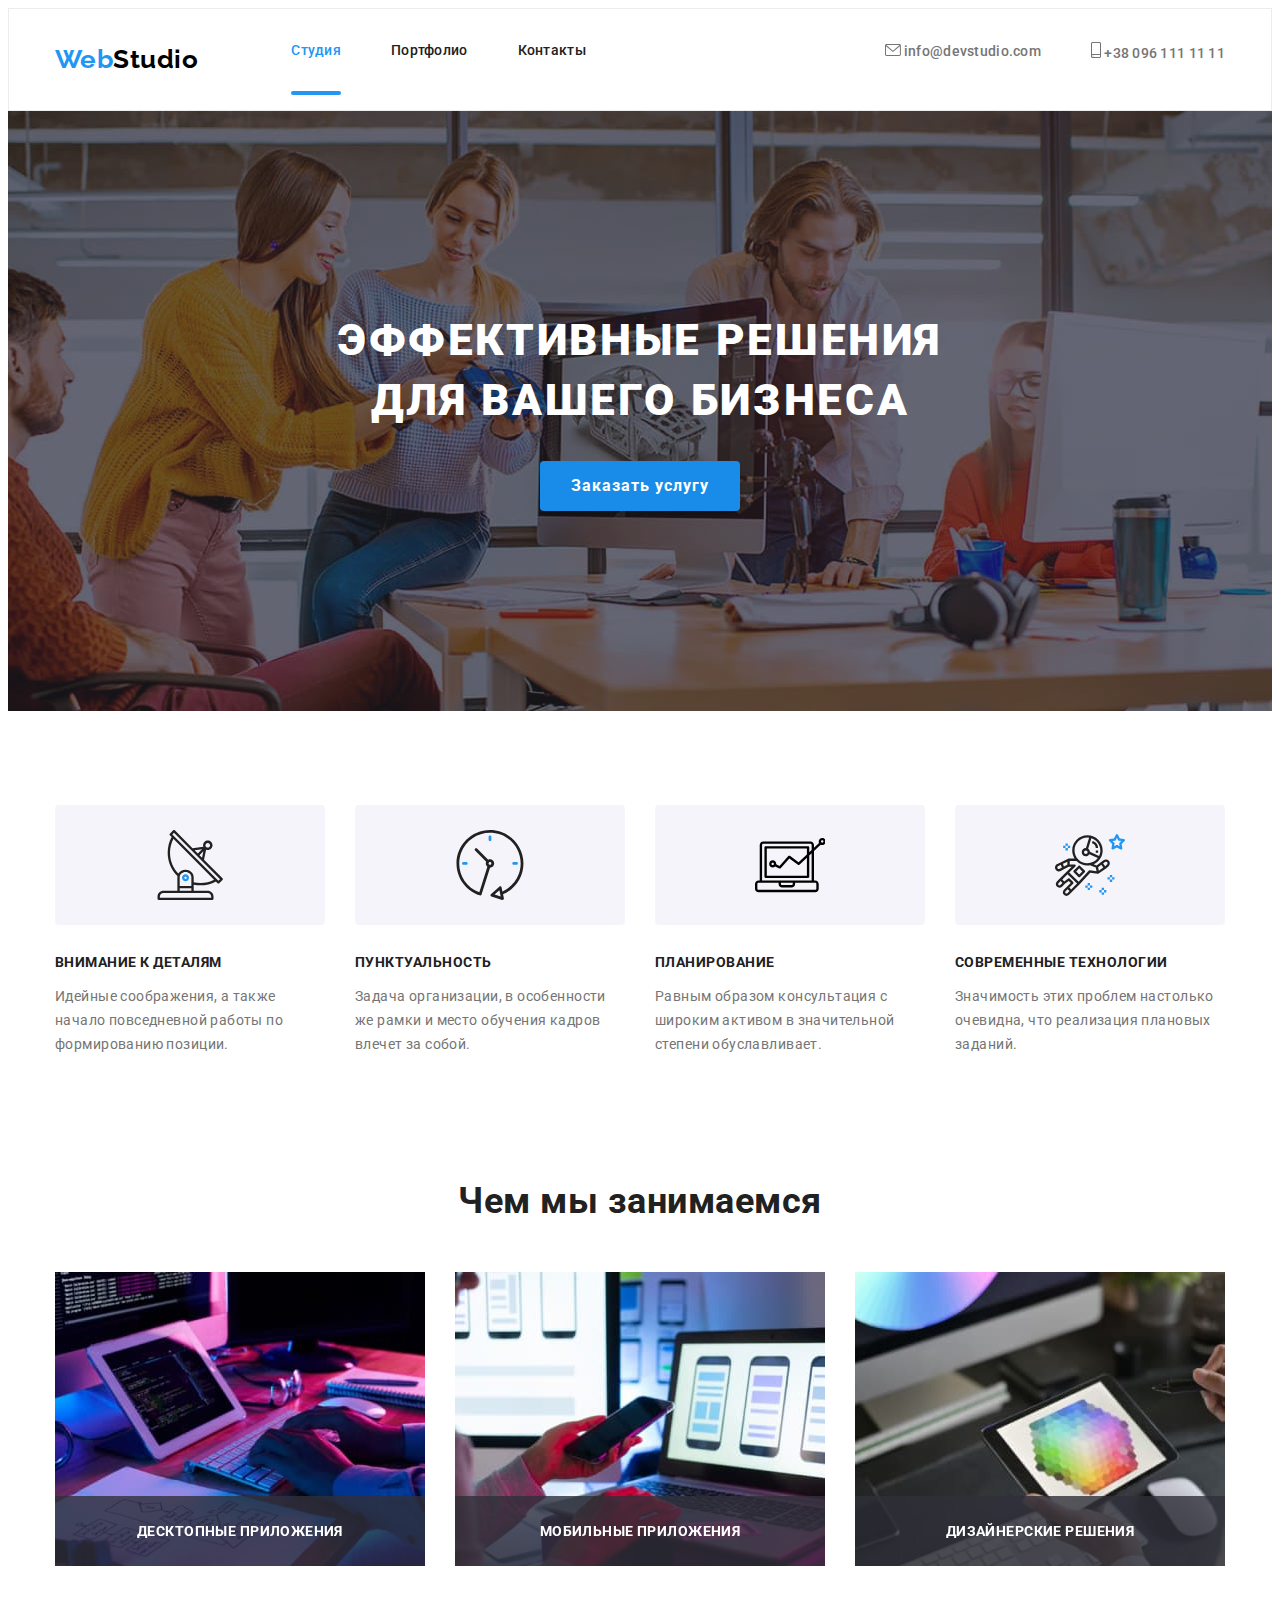
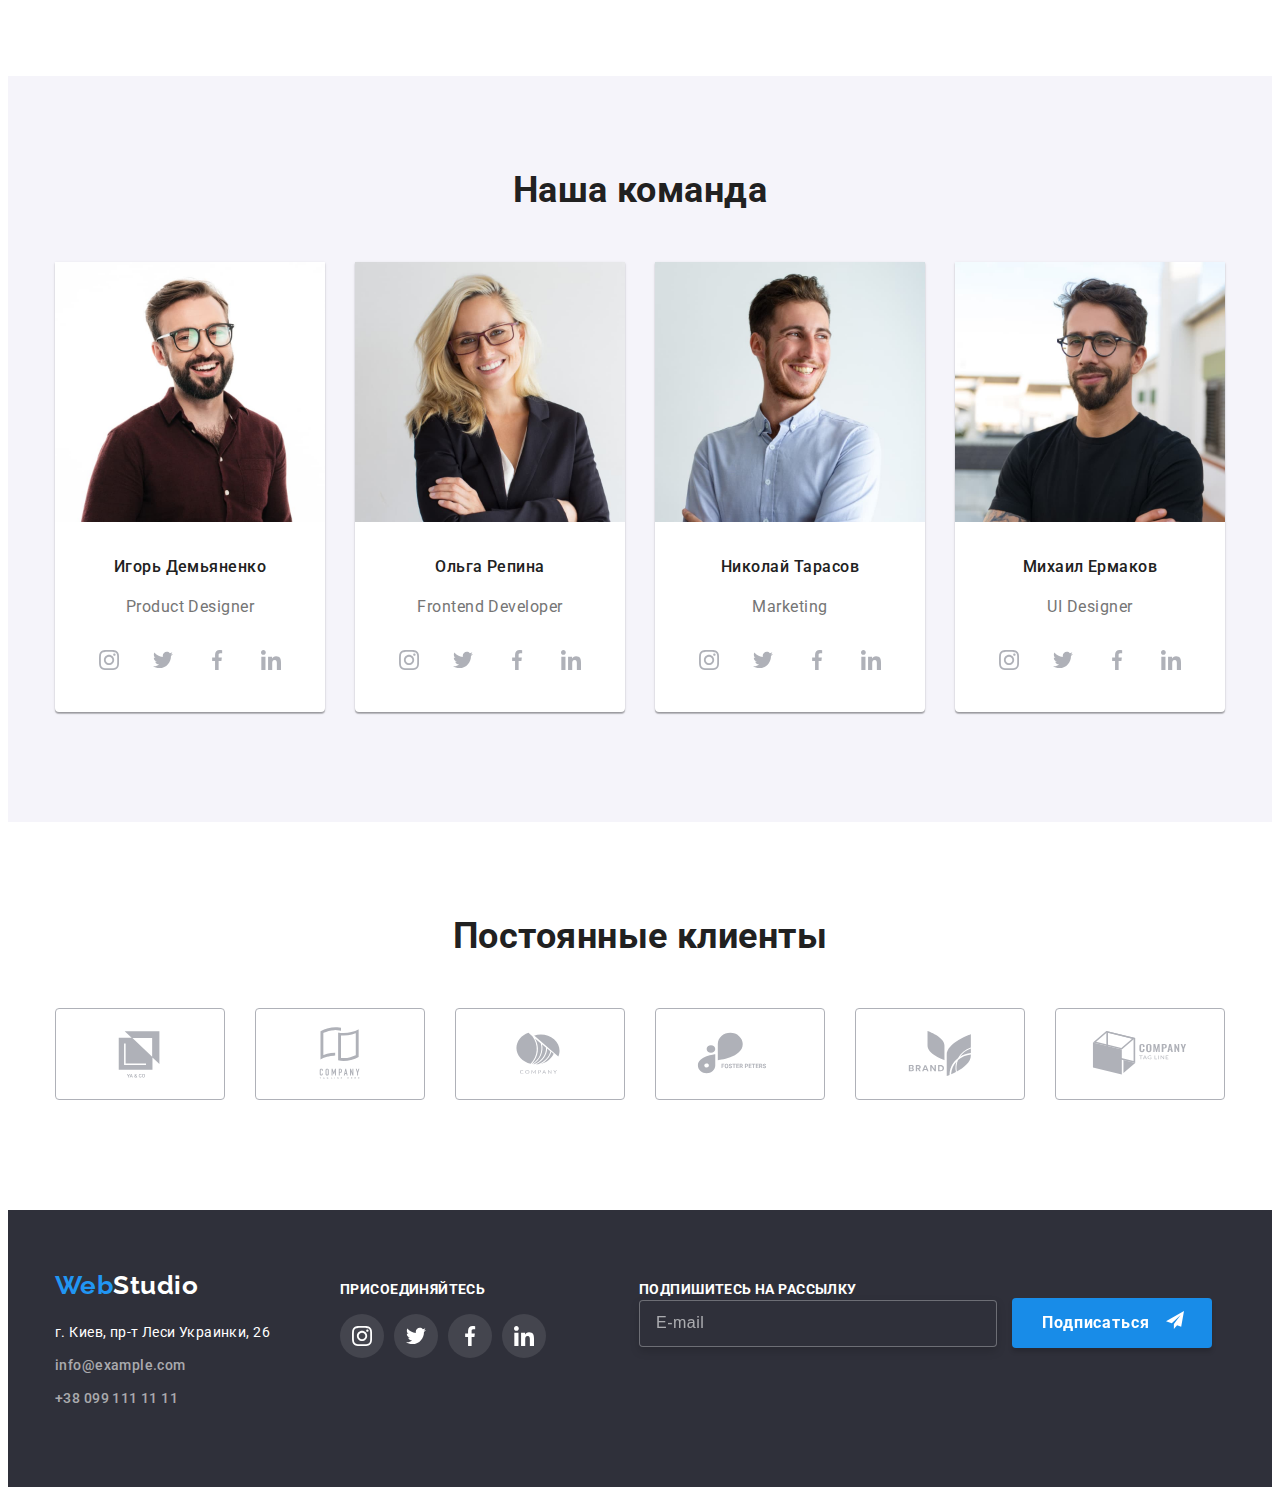
==== commit c1a85acb: "1" ====
--- a/index.html
+++ b/index.html
@@ -14,7 +14,7 @@
     <link rel="stylesheet" href="https://cdnjs.cloudflare.com/ajax/libs/modern-normalize/1.1.0/modern-normalize.min.css"
         integrity="sha512-wpPYUAdjBVSE4KJnH1VR1HeZfpl1ub8YT/NKx4PuQ5NmX2tKuGu6U/JRp5y+Y8XG2tV+wKQpNHVUX03MfMFn9Q=="
         crossorigin="anonymous" referrerpolicy="no-referrer" />
-    <link rel="stylesheet" href="./css/styles.css">
+    <!-- <link rel="stylesheet" href="./css/styles.css"> -->
     <link rel="stylesheet" href="./css/main.min.css">
 </head>
 
@@ -462,7 +462,7 @@
             </div>
 
             <div class="footer-link">
-                <h4 class="footer-text">Присоединяйтесь</h4>
+                <b class="footer-text">Присоединяйтесь</b>
                 <ul class="footer-social list">
                     <li class="footer-social__item">
                         <a href="instagram" class="footer-social__link">
@@ -495,7 +495,7 @@
                 </ul>
             </div>
             <div class="subscribe">
-                <h4 class="footer-text">Присоединяйтесь</h4>
+                <b class="footer-text">Подпишитесь на рассылку</и>
                 <form class="footer-form">
                     <div class="footer-field">
                         <label class="footer-label" for="user-check-email"></label>
